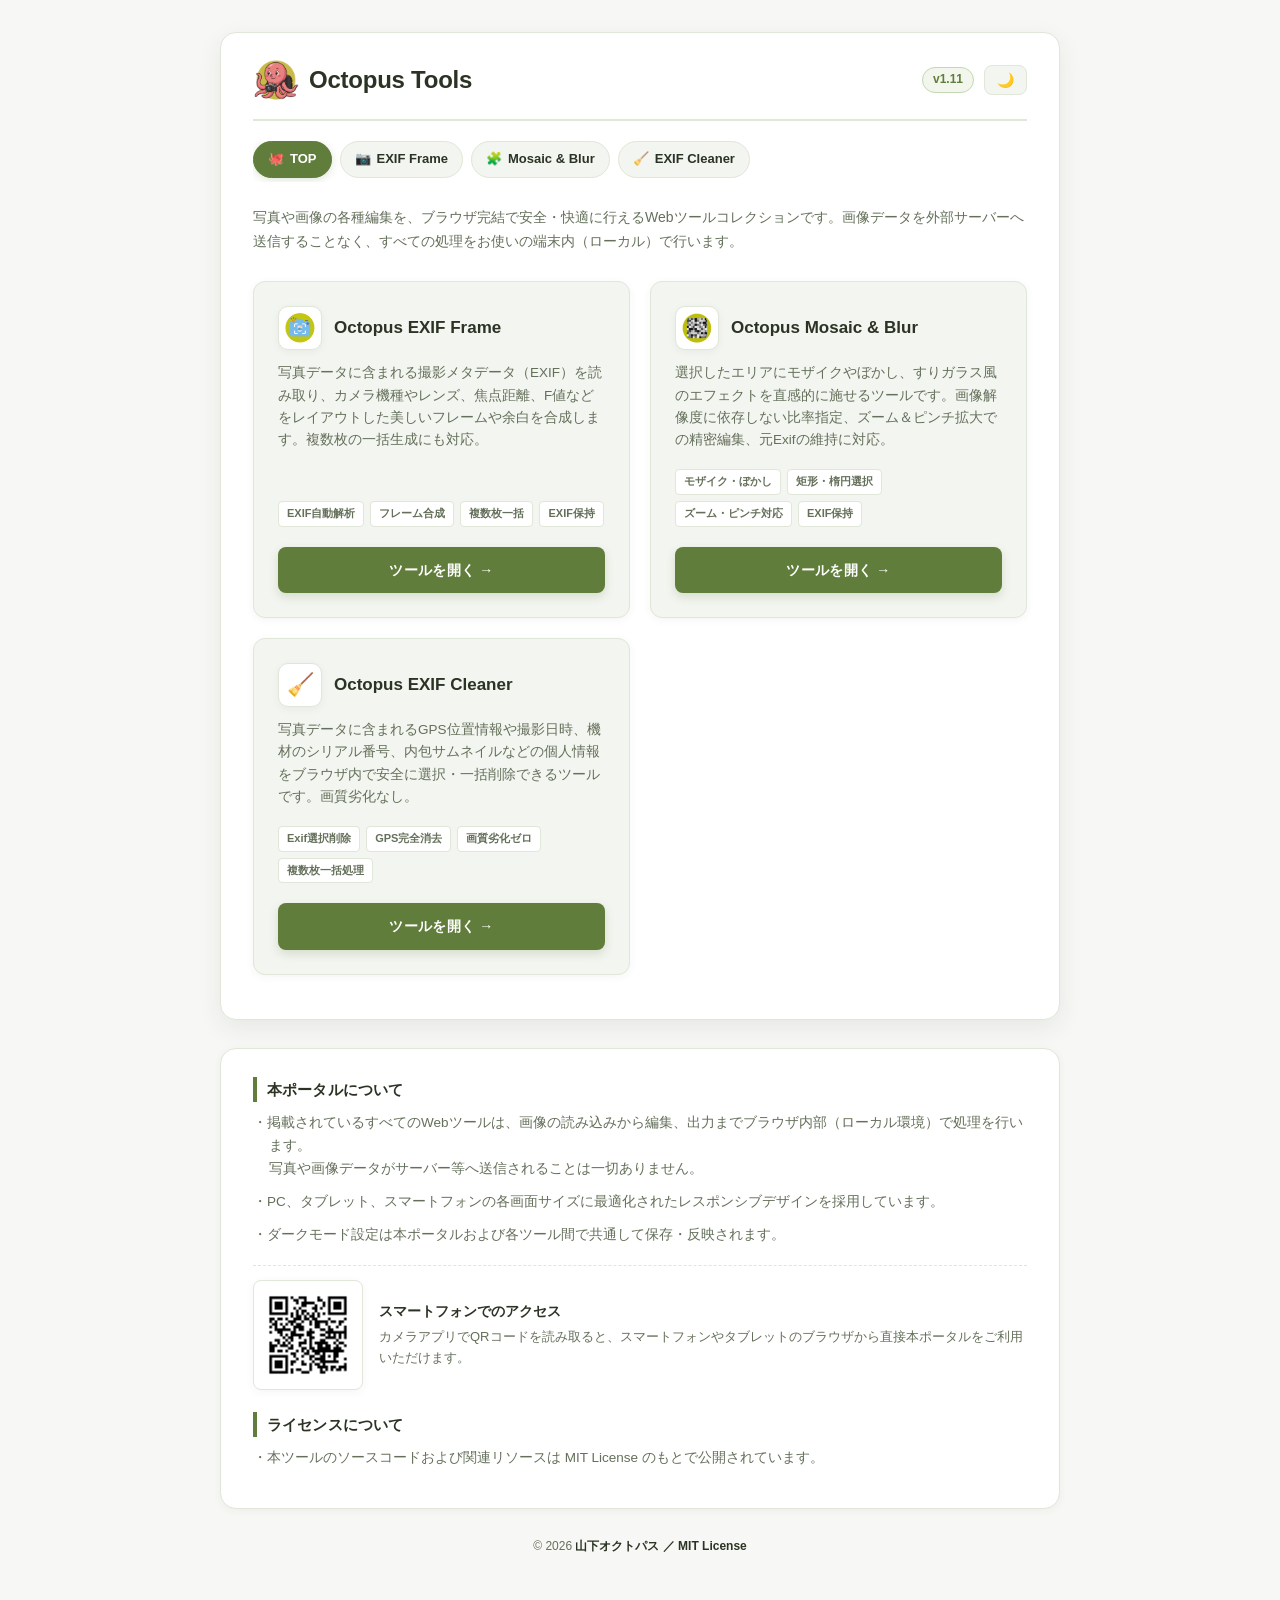
==== index.html @ 980ecd90 "Add files via upload" ====
<!DOCTYPE html>
<html lang="ja">
<head>
    <meta charset="UTF-8">
    <meta name="viewport" content="width=device-width, initial-scale=1.0">
    <title>Octopus Tools｜写真・画像加工 Webツール</title>
    <link rel="icon" href="img/icon_Octopus_丸.ico" type="image/png">
    <meta name="description" content="写真や画像の加工をブラウザローカル環境で安全かつ手軽に行えるWebツールコレクション。" />
    <!-- ファビコン指定 -->
    <link rel="icon" href="img/icon_Octopus_Yamashita_03.ico" type="image/x-icon">
    <!-- 共通管理スクリプト -->
    <script src="common.js"></script>


    <style>
        :root {
            /* メインカラー：アース黄緑 (Sage / Olive Green) */
            --primary: #607d3b;
            --primary-hover: #4f682f;
            --primary-light: #f2f6ec;
            --primary-border: #c4d7b3;
            --primary-glow: rgba(96, 125, 59, 0.2);

            /* アクセントカラー：濃い紫 (Deep Plum / Purple) */
            --accent: #542366;
            --accent-hover: #411a50;
            --accent-light: #f7effa;
            --accent-border: #dbc3e3;

            /* ニュートラル・サーフェス */
            --bg-color: #f7f8f5;
            --card-bg: #ffffff;
            --card-bg-sub: #f3f5f0;
            --text-color: #2b3324;
            --text-muted: #64705a;
            --border-color: #e0e6d8;
            --border-hover: #b8c8a8;
            
            --danger-color: #c94a4a;
            --danger-hover: #ab3737;

            --radius-sm: 8px;
            --radius-md: 12px;
            --radius-lg: 16px;
            --shadow-sm: 0 2px 8px rgba(43, 51, 36, 0.05);
            --shadow-md: 0 8px 24px rgba(43, 51, 36, 0.08);
            --transition: all 0.22s cubic-bezier(0.16, 1, 0.3, 1);
        }

        /* ダークモード設定 */
        [data-theme="dark"] {
            --primary: #86ad58;
            --primary-hover: #9bc36c;
            --primary-light: #252e1f;
            --primary-border: #3d4a32;
            --primary-glow: rgba(134, 173, 88, 0.25);

            --accent: #bd79d9;
            --accent-hover: #cb90e3;
            --accent-light: #321d38;
            --accent-border: #573361;

            --bg-color: #1e221b;
            --card-bg: #282d24;
            --card-bg-sub: #21251e;
            --text-color: #ecf0e6;
            --text-muted: #a3b098;
            --border-color: #373f32;
            --border-hover: #4d5746;

            --shadow-sm: 0 2px 8px rgba(0, 0, 0, 0.25);
            --shadow-md: 0 8px 24px rgba(0, 0, 0, 0.4);
        }

        * { 
            box-sizing: border-box; 
            margin: 0; 
            padding: 0; 
            font-family: -apple-system, BlinkMacSystemFont, "Segoe UI", Roboto, "Noto Sans JP", sans-serif; 
        }

        body { 
            background-color: var(--bg-color); 
            color: var(--text-color); 
            padding: 32px 16px; 
            min-height: 100vh; 
            transition: background-color 0.3s, color 0.3s; 
            line-height: 1.6; 
        }
        
        .container { 
            max-width: 840px; 
            margin: 0 auto; 
            background: var(--card-bg); 
            padding: 24px 32px 32px; 
            border-radius: var(--radius-lg); 
            border: 1px solid var(--border-color); 
            box-shadow: var(--shadow-md); 
        }

        .header { 
            display: flex; 
            align-items: center; 
            gap: 12px; 
            margin-bottom: 20px; 
            border-bottom: 2px solid var(--border-color); 
            padding-bottom: 16px; 
        }
        .header h1 { 
            margin: 0; 
            font-size: 24px; 
            font-weight: 700; 
            color: var(--text-color); 
            letter-spacing: -0.01em; 
            display: flex;
            align-items: center;
            gap: 10px;
        }
        .header-icon {
            width: 46px;
            height: 46px;
            object-fit: contain;
            border-radius: 6px;
            display: block;
        }
        .header-controls {
            display: flex;
            align-items: center;
            gap: 10px;
            margin-left: auto;
        }
        .version { 
            font-size: 12px; 
            font-weight: 600; 
            color: var(--primary); 
            background: var(--primary-light); 
            border: 1px solid var(--primary-border); 
            padding: 2px 10px; 
            border-radius: 20px; 
        }
        
        .theme-toggle { 
            cursor: pointer; 
            background: var(--card-bg-sub); 
            color: var(--text-color); 
            border: 1px solid var(--border-color); 
            padding: 6px 12px; 
            border-radius: var(--radius-sm); 
            font-size: 14px; 
            transition: var(--transition); 
        }
        .theme-toggle:hover { 
            border-color: var(--primary); 
            background: var(--primary-light); 
        }

        /* 共通グローバルナビゲーション */
        .global-nav {
            display: flex;
            gap: 8px;
            margin-bottom: 24px;
            overflow-x: auto;
            white-space: nowrap;
            padding-bottom: 4px;
            -webkit-overflow-scrolling: touch;
            -ms-overflow-style: none;
            scrollbar-width: none;
        }
        .global-nav::-webkit-scrollbar {
            display: none;
        }
        .nav-item {
            display: inline-flex;
            align-items: center;
            gap: 6px;
            padding: 7px 14px;
            font-size: 13px;
            font-weight: 600;
            color: var(--text-color);
            background: var(--card-bg-sub);
            border: 1px solid var(--border-color);
            border-radius: 20px;
            text-decoration: none;
            transition: var(--transition);
            flex-shrink: 0;
            user-select: none;
        }
        .nav-item:hover {
            border-color: var(--primary);
            background: var(--primary-light);
            color: var(--primary);
        }
        .nav-item.active {
            background: var(--primary);
            color: #ffffff;
            border-color: var(--primary);
            box-shadow: 0 2px 8px var(--primary-glow);
            pointer-events: none;
        }

        /* リード文 */
        .portal-intro {
            margin-bottom: 28px;
            font-size: 14px;
            color: var(--text-muted);
            line-height: 1.7;
        }

        /* ツール一覧グリッド */
        .tools-grid {
            display: grid;
            grid-template-columns: repeat(auto-fit, minmax(340px, 1fr));
            gap: 20px;
            margin-bottom: 12px;
        }

        @media (max-width: 480px) {
            .tools-grid {
                grid-template-columns: 1fr;
            }
        }

        /* ツールカード */
        .tool-card {
            background: var(--card-bg-sub);
            border: 1px solid var(--border-color);
            border-radius: var(--radius-md);
            padding: 24px;
            display: flex;
            flex-direction: column;
            justify-content: space-between;
            transition: var(--transition);
            box-shadow: var(--shadow-sm);
        }
        .tool-card:hover {
            transform: translateY(-3px);
            border-color: var(--primary-border);
            box-shadow: var(--shadow-md);
        }

        .tool-card-header {
            display: flex;
            align-items: center;
            gap: 12px;
            margin-bottom: 12px;
        }
        .tool-card-icon {
            width: 44px;
            height: 44px;
            border-radius: 10px;
            background: var(--card-bg);
            border: 1px solid var(--border-color);
            display: flex;
            align-items: center;
            justify-content: center;
            font-size: 22px;
            box-shadow: var(--shadow-sm);
            flex-shrink: 0;
        }
        .tool-card-icon img {
            width: 32px;
            height: 32px;
            border-radius: 6px;
            object-fit: contain;
        }
        .tool-card-title {
            font-size: 17px;
            font-weight: 700;
            color: var(--text-color);
            line-height: 1.3;
        }
        .tool-card-desc {
            font-size: 13.5px;
            color: var(--text-muted);
            margin-bottom: 18px;
            line-height: 1.65;
            flex-grow: 1;
        }

        /* 機能バッジ群 */
        .tool-tags {
            display: flex;
            flex-wrap: wrap;
            gap: 6px;
            margin-bottom: 20px;
        }
        .tool-tag {
            font-size: 11px;
            font-weight: 600;
            background: var(--card-bg);
            color: var(--text-muted);
            border: 1px solid var(--border-color);
            padding: 3px 8px;
            border-radius: 4px;
        }

        /* ツール遷移ボタン */
        .tool-btn {
            background: var(--primary);
            color: #ffffff;
            border: none;
            padding: 12px 18px;
            font-size: 14px;
            font-weight: 700;
            border-radius: var(--radius-sm);
            cursor: pointer;
            text-align: center;
            text-decoration: none;
            display: block;
            transition: var(--transition);
            box-shadow: 0 4px 10px var(--primary-glow);
            letter-spacing: 0.02em;
        }
        .tool-btn:hover {
            background: var(--primary-hover);
            transform: translateY(-2px);
            box-shadow: 0 6px 14px var(--primary-glow);
            color: #ffffff;
        }

        /* 説明セクション */
        .explanation { 
            max-width: 840px; 
            margin: 28px auto 0; 
            background: var(--card-bg); 
            padding: 28px 32px; 
            border-radius: var(--radius-lg); 
            border: 1px solid var(--border-color); 
            box-shadow: var(--shadow-sm); 
            line-height: 1.7; 
        }
        .usage-section h3 { 
            font-size: 15px; 
            font-weight: 700; 
            color: var(--text-color); 
            border-left: 4px solid var(--primary); 
            padding-left: 10px; 
            margin: 22px 0 10px 0; 
            letter-spacing: 0.01em; 
        }
        .usage-section h3:first-child { 
            margin-top: 0; 
        }
        .usage-section p { 
            font-size: 13.5px; 
            color: var(--text-muted); 
            margin: 0 0 10px 0; 
            padding-left: 1.2em; 
            text-indent: -1.2em; 
        } 
        .usage-section ul { 
            font-size: 13px; 
            color: var(--text-muted); 
            margin-top: 6px; 
            padding-left: 2.2em; 
            line-height: 1.85; 
        }
        .usage-section a { 
            color: var(--primary); 
            text-decoration: none; 
            font-weight: 600; 
            transition: var(--transition); 
        }
        .usage-section a:hover { 
            color: var(--accent); 
            text-decoration: underline; 
        }

        /* QRコード表示エリア */
        .qr-area {
            margin-top: 18px;
            padding-top: 14px;
            border-top: 1px dashed var(--border-color);
            display: flex;
            align-items: center;
            gap: 16px;
        }
        .qr-image {
            width: 110px;
            height: 110px;
            background: #ffffff;
            padding: 6px;
            border-radius: var(--radius-sm);
            border: 1px solid var(--border-color);
            box-shadow: var(--shadow-sm);
            flex-shrink: 0;
        }
        .qr-text {
            font-size: 13px;
            color: var(--text-muted);
            line-height: 1.6;
        }
        .qr-text strong {
            display: block;
            color: var(--text-color);
            margin-bottom: 4px;
            font-size: 13.5px;
        }

        @media (max-width: 540px) {
            .qr-area {
                flex-direction: column;
                align-items: flex-start;
                gap: 10px;
            }
        }

        .footer { 
            text-align: center; 
            padding: 28px 10px 36px; 
            color: var(--text-muted); 
            font-size: 12px; 
        }
        .copyright-name { 
            font-weight: 700; 
            color: var(--text-color); 
        }
    </style>
</head>
<body>

<div class="container">
    <div class="header">
        <h1>
            <img src="img/icon_Octopus_丸.png" alt="Octopusアイコン" class="header-icon">
            Octopus Tools
        </h1>
        <div class="header-controls">
            <span class="version" id="version-display"></span>
            <button class="theme-toggle" id="theme-btn" aria-label="テーマ切替">🌙</button>
        </div>
    </div>

    <!-- 共通ナビゲーション（common.jsから自動描画） -->
    <nav id="global-nav"></nav>

    <div class="portal-intro">
        写真や画像の各種編集を、ブラウザ完結で安全・快適に行えるWebツールコレクションです。画像データを外部サーバーへ送信することなく、すべての処理をお使いの端末内（ローカル）で行います。
    </div>

    <div class="tools-grid">
        <!-- ツール1: Octopus EXIF Frame -->
        <div class="tool-card">
            <div>
                <div class="tool-card-header">
                    <div class="tool-card-icon">
                        <img src="img/Exif_Frame_Tool_icon.png" alt="EXIF Frame アイコン" onerror="this.parentElement.innerHTML='📷';">
                    </div>
                    <div class="tool-card-title">Octopus EXIF Frame</div>
                </div>
                <div class="tool-card-desc">
                    写真データに含まれる撮影メタデータ（EXIF）を読み取り、カメラ機種やレンズ、焦点距離、F値などをレイアウトした美しいフレームや余白を合成します。複数枚の一括生成にも対応。
                </div>
            </div>
            <div>
                <div class="tool-tags">
                    <span class="tool-tag">EXIF自動解析</span>
                    <span class="tool-tag">フレーム合成</span>
                    <span class="tool-tag">複数枚一括</span>
                    <span class="tool-tag">EXIF保持</span>
                </div>
                <a href="ExifFrame.html" class="tool-btn">ツールを開く →</a>
            </div>
        </div>

        <!-- ツール2: Octopus Mosaic & Blur -->
        <div class="tool-card">
            <div>
                <div class="tool-card-header">
                                        <div class="tool-card-icon">
                        <img src="img/Mosaic_Blur_Tool_icon.png" alt="Mosaic & Blur アイコン" onerror="this.parentElement.innerHTML='🧩';">
                    </div>
                    <div class="tool-card-title">Octopus Mosaic & Blur</div>
                </div>
                <div class="tool-card-desc">
                    選択したエリアにモザイクやぼかし、すりガラス風のエフェクトを直感的に施せるツールです。画像解像度に依存しない比率指定、ズーム＆ピンチ拡大での精密編集、元Exifの維持に対応。
                </div>
            </div>
            <div>
                <div class="tool-tags">
                    <span class="tool-tag">モザイク・ぼかし</span>
                    <span class="tool-tag">矩形・楕円選択</span>
                    <span class="tool-tag">ズーム・ピンチ対応</span>
                    <span class="tool-tag">EXIF保持</span>
                </div>
                <a href="MosaicBlur.html" class="tool-btn">ツールを開く →</a>
            </div>
        </div>

        <!-- ツール3: Octopus EXIF Cleaner -->
        <div class="tool-card">
            <div>
                <div class="tool-card-header">
                    <div class="tool-card-icon">
                        <img src="img/icon_cleaner.png" alt="EXIF Cleaner アイコン" onerror="this.parentElement.innerHTML='🧹';">
                    </div>
                    <div class="tool-card-title">Octopus EXIF Cleaner</div>
                </div>
                <div class="tool-card-desc">
                    写真データに含まれるGPS位置情報や撮影日時、機材のシリアル番号、内包サムネイルなどの個人情報をブラウザ内で安全に選択・一括削除できるツールです。画質劣化なし。
                </div>
            </div>
            <div>
                <div class="tool-tags">
                    <span class="tool-tag">Exif選択削除</span>
                    <span class="tool-tag">GPS完全消去</span>
                    <span class="tool-tag">画質劣化ゼロ</span>
                    <span class="tool-tag">複数枚一括処理</span>
                </div>
                <a href="ExifCleaner.html" class="tool-btn">ツールを開く →</a>
            </div>
        </div>


    </div>
</div>

<div class="explanation">
    <div class="usage-section">
        <h3> 本ポータルについて</h3>
        <p>・掲載されているすべてのWebツールは、画像の読み込みから編集、出力までブラウザ内部（ローカル環境）で処理を行います。<br>写真や画像データがサーバー等へ送信されることは一切ありません。</p>
        <p>・PC、タブレット、スマートフォンの各画面サイズに最適化されたレスポンシブデザインを採用しています。</p>
        <p>・ダークモード設定は本ポータルおよび各ツール間で共通して保存・反映されます。</p>

        <!-- QRコード表示エリア -->
        <div class="qr-area">
            <img src="img/Octopus_Tools_QRcode.png" alt="Octopus Tools QRコード" class="qr-image">
            <div class="qr-text">
                <strong>スマートフォンでのアクセス</strong>
                カメラアプリでQRコードを読み取ると、スマートフォンやタブレットのブラウザから直接本ポータルをご利用いただけます。
            </div>
        </div>

        <h3> ライセンスについて</h3>
        <p>・本ツールのソースコードおよび関連リソースは MIT License のもとで公開されています。</p>
    </div>
</div>

<footer class="footer usage-section">
    © 2026 <span class="copyright-name"><a href="https://note.com/octopus_yama" target="_blank" rel="noopener" style="color: inherit; text-decoration: none;">山下オクトパス</a>
     ／ <a href="https://github.com/Octopus-yama/octopus_exifframe/blob/main/LICENSE" target="_blank" rel="noopener" style="color: inherit; text-decoration: none;">MIT License</a></span>
</footer>

<script>
// --- テーマ切り替え ---
const themeBtn = document.getElementById('theme-btn');
let isDark = localStorage.getItem('theme') === 'dark';

const applyTheme = () => {
    document.documentElement.setAttribute('data-theme', isDark ? 'dark' : 'light');
    themeBtn.textContent = isDark ? '☀️' : '🌙';
};

applyTheme();

themeBtn.addEventListener('click', () => {
    isDark = !isDark;
    localStorage.setItem('theme', isDark ? 'dark' : 'light');
    applyTheme();
});
</script>

</body>
</html>
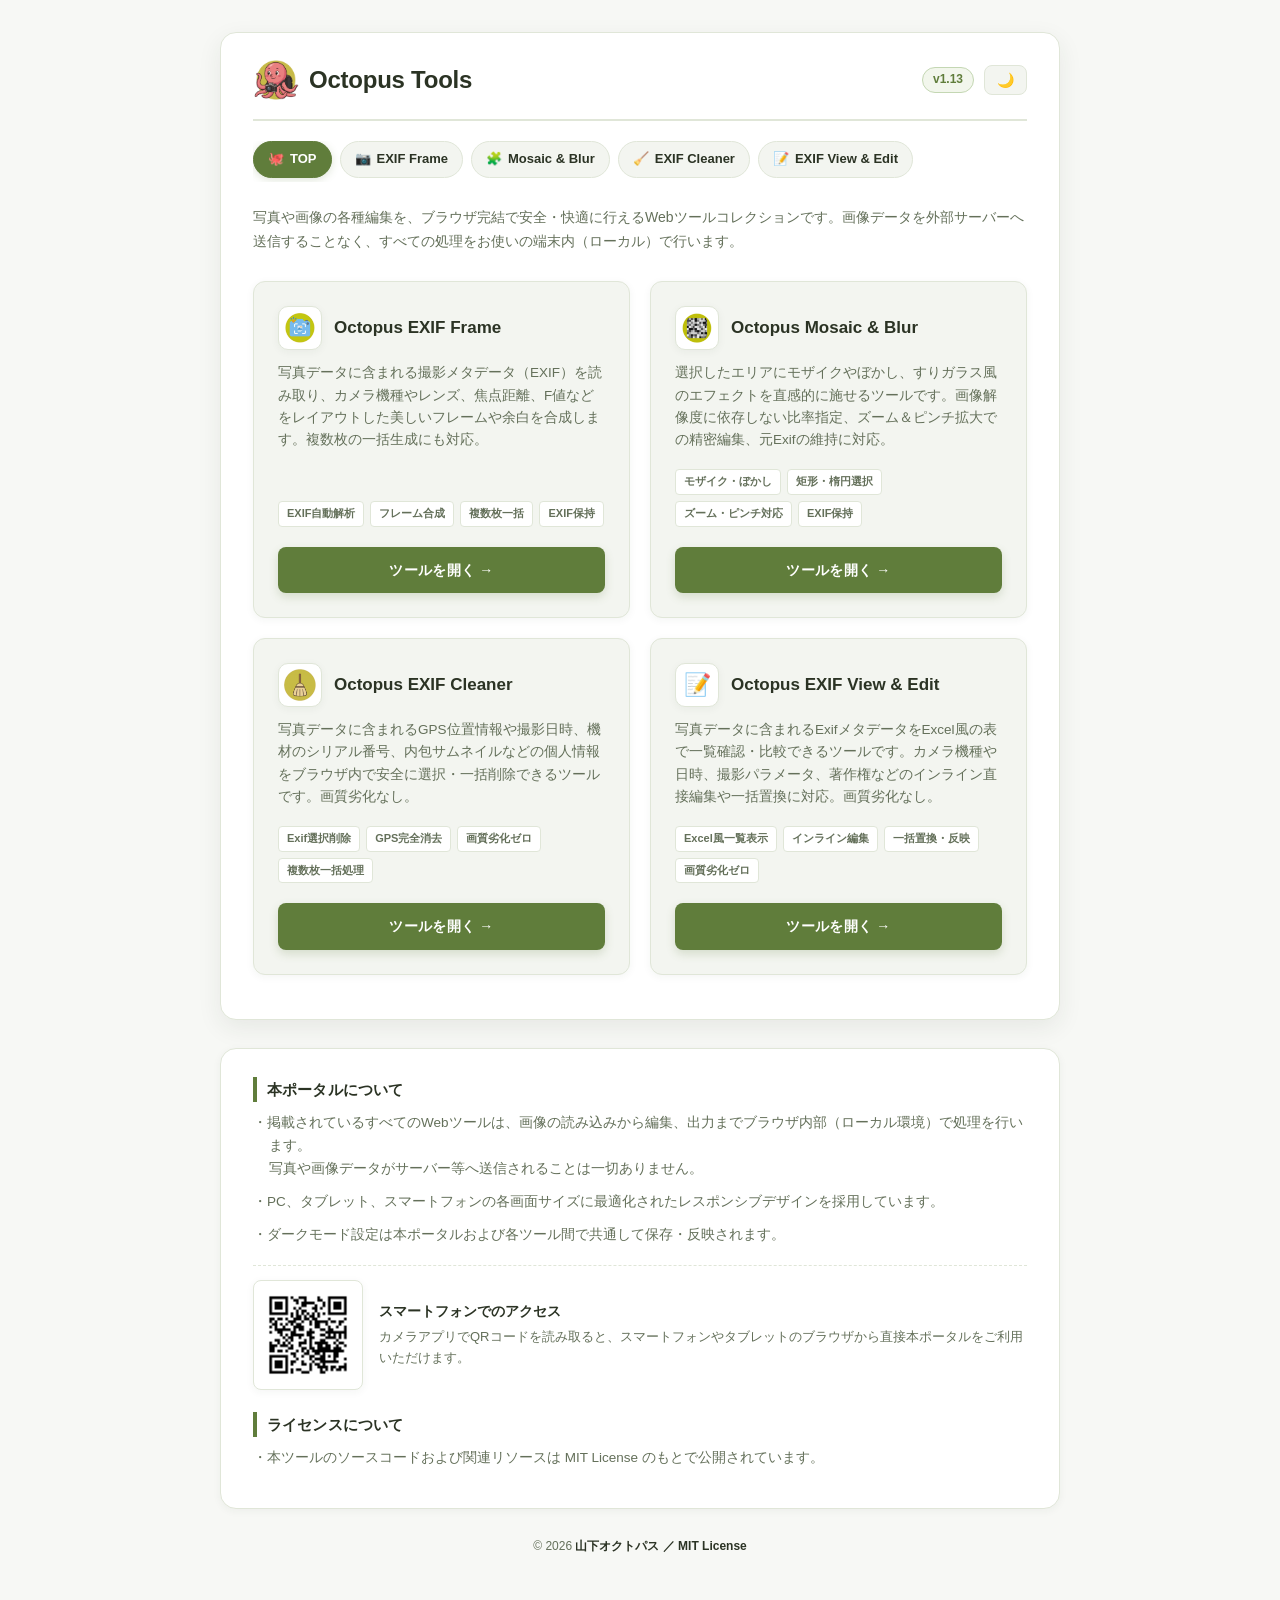
==== commit c5cbd753: "Add files via upload" ====
--- a/index.html
+++ b/index.html
@@ -511,6 +511,30 @@
             </div>
         </div>
 
+        <!-- ツール4: Octopus EXIF View & Edit -->
+        <div class="tool-card">
+            <div>
+                <div class="tool-card-header">
+                    <div class="tool-card-icon">
+                        <img src="img/icon_view_edit.png" alt="EXIF View & Edit アイコン" onerror="this.parentElement.innerHTML='📝';">
+                    </div>
+                    <div class="tool-card-title">Octopus EXIF View & Edit</div>
+                </div>
+                <div class="tool-card-desc">
+                    写真データに含まれるExifメタデータをExcel風の表で一覧確認・比較できるツールです。カメラ機種や日時、撮影パラメータ、著作権などのインライン直接編集や一括置換に対応。画質劣化なし。
+                </div>
+            </div>
+            <div>
+                <div class="tool-tags">
+                    <span class="tool-tag">Excel風一覧表示</span>
+                    <span class="tool-tag">インライン編集</span>
+                    <span class="tool-tag">一括置換・反映</span>
+                    <span class="tool-tag">画質劣化ゼロ</span>
+                </div>
+                <a href="ExifViewEdit.html" class="tool-btn">ツールを開く →</a>
+            </div>
+        </div>
+
 
     </div>
 </div>
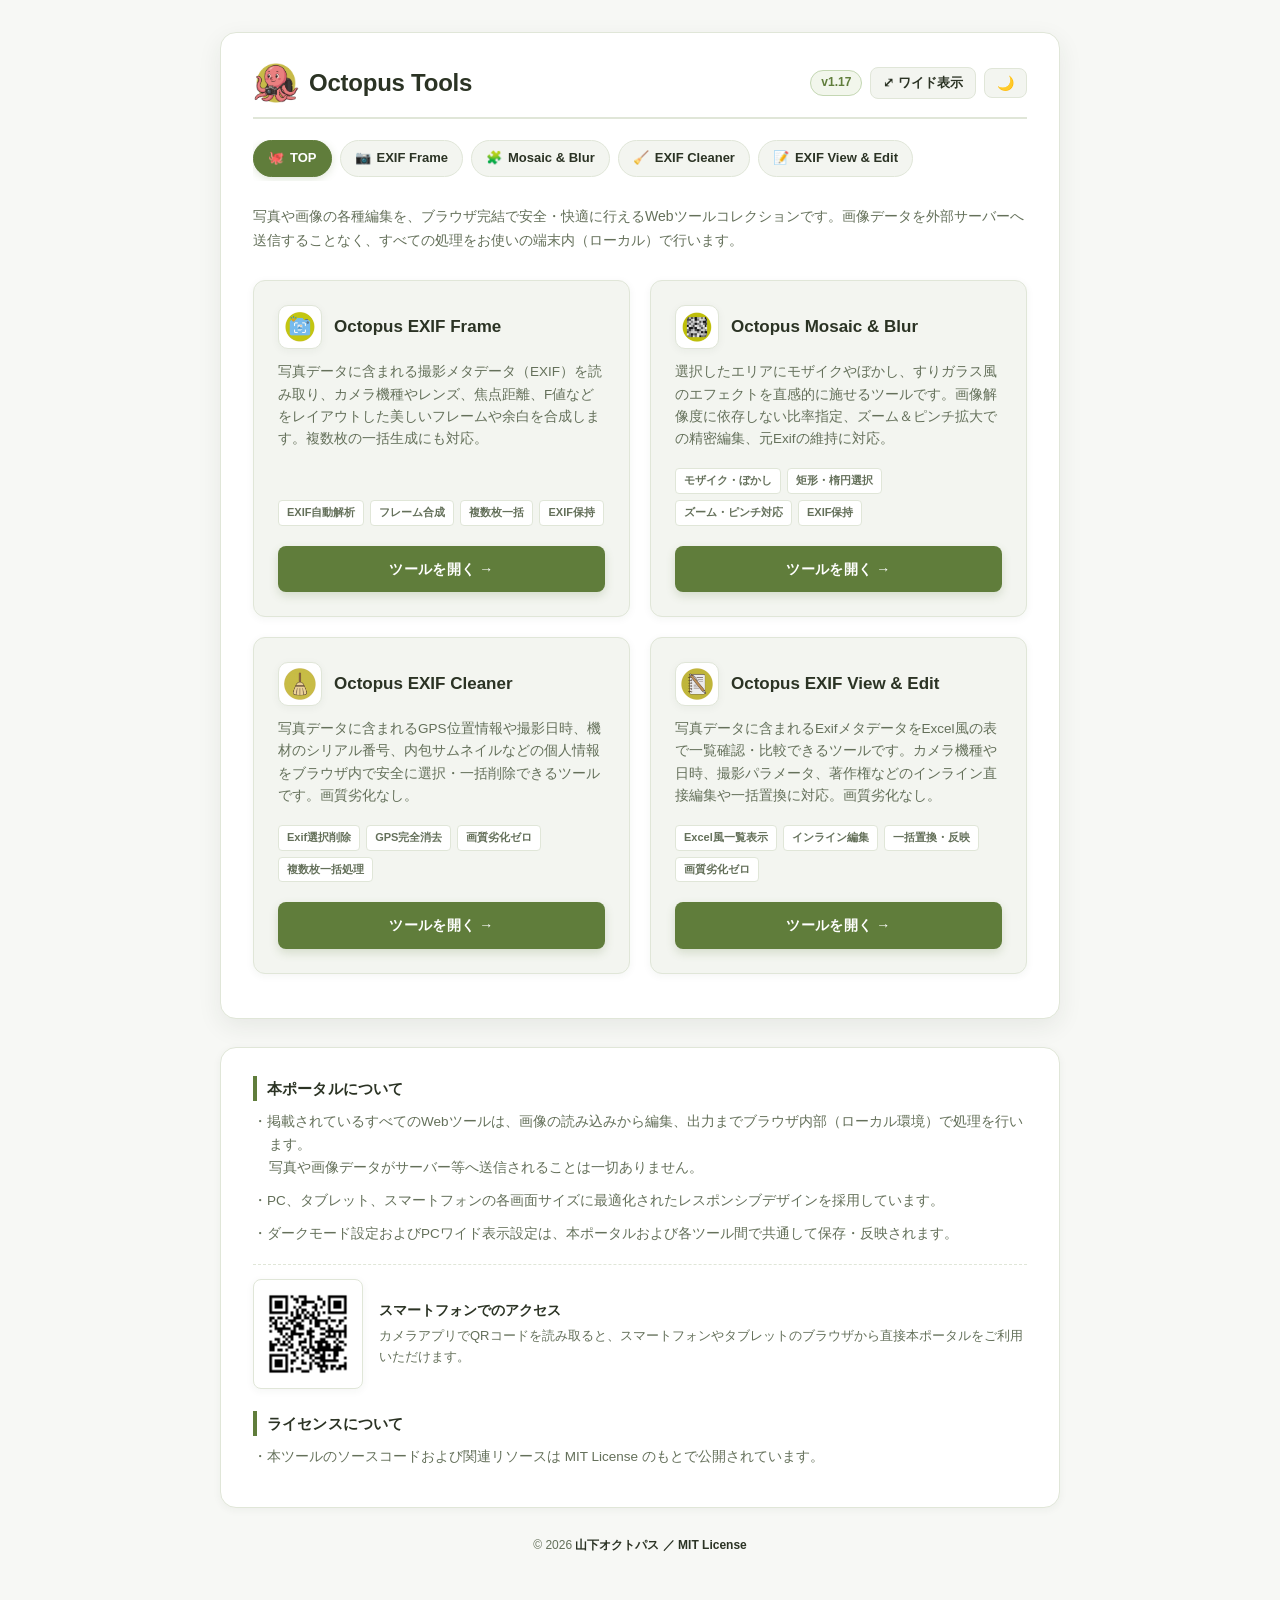
==== commit 5e7c0928: "Add files via upload" ====
--- a/index.html
+++ b/index.html
@@ -8,194 +8,37 @@
     <meta name="description" content="写真や画像の加工をブラウザローカル環境で安全かつ手軽に行えるWebツールコレクション。" />
     <!-- ファビコン指定 -->
     <link rel="icon" href="img/icon_Octopus_Yamashita_03.ico" type="image/x-icon">
+    <!-- 共通スタイルシート -->
+    <link rel="stylesheet" href="common.css">
     <!-- 共通管理スクリプト -->
     <script src="common.js"></script>
 
-
     <style>
-        :root {
-            /* メインカラー：アース黄緑 (Sage / Olive Green) */
-            --primary: #607d3b;
-            --primary-hover: #4f682f;
-            --primary-light: #f2f6ec;
-            --primary-border: #c4d7b3;
-            --primary-glow: rgba(96, 125, 59, 0.2);
-
-            /* アクセントカラー：濃い紫 (Deep Plum / Purple) */
-            --accent: #542366;
-            --accent-hover: #411a50;
-            --accent-light: #f7effa;
-            --accent-border: #dbc3e3;
-
-            /* ニュートラル・サーフェス */
-            --bg-color: #f7f8f5;
-            --card-bg: #ffffff;
-            --card-bg-sub: #f3f5f0;
-            --text-color: #2b3324;
-            --text-muted: #64705a;
-            --border-color: #e0e6d8;
-            --border-hover: #b8c8a8;
-            
-            --danger-color: #c94a4a;
-            --danger-hover: #ab3737;
-
-            --radius-sm: 8px;
-            --radius-md: 12px;
-            --radius-lg: 16px;
-            --shadow-sm: 0 2px 8px rgba(43, 51, 36, 0.05);
-            --shadow-md: 0 8px 24px rgba(43, 51, 36, 0.08);
-            --transition: all 0.22s cubic-bezier(0.16, 1, 0.3, 1);
-        }
-
-        /* ダークモード設定 */
-        [data-theme="dark"] {
-            --primary: #86ad58;
-            --primary-hover: #9bc36c;
-            --primary-light: #252e1f;
-            --primary-border: #3d4a32;
-            --primary-glow: rgba(134, 173, 88, 0.25);
-
-            --accent: #bd79d9;
-            --accent-hover: #cb90e3;
-            --accent-light: #321d38;
-            --accent-border: #573361;
-
-            --bg-color: #1e221b;
-            --card-bg: #282d24;
-            --card-bg-sub: #21251e;
-            --text-color: #ecf0e6;
-            --text-muted: #a3b098;
-            --border-color: #373f32;
-            --border-hover: #4d5746;
-
-            --shadow-sm: 0 2px 8px rgba(0, 0, 0, 0.25);
-            --shadow-md: 0 8px 24px rgba(0, 0, 0, 0.4);
-        }
-
-        * { 
-            box-sizing: border-box; 
-            margin: 0; 
-            padding: 0; 
-            font-family: -apple-system, BlinkMacSystemFont, "Segoe UI", Roboto, "Noto Sans JP", sans-serif; 
-        }
-
-        body { 
-            background-color: var(--bg-color); 
-            color: var(--text-color); 
-            padding: 32px 16px; 
-            min-height: 100vh; 
-            transition: background-color 0.3s, color 0.3s; 
-            line-height: 1.6; 
-        }
-        
-        .container { 
-            max-width: 840px; 
-            margin: 0 auto; 
-            background: var(--card-bg); 
-            padding: 24px 32px 32px; 
-            border-radius: var(--radius-lg); 
-            border: 1px solid var(--border-color); 
-            box-shadow: var(--shadow-md); 
-        }
-
-        .header { 
-            display: flex; 
-            align-items: center; 
-            gap: 12px; 
-            margin-bottom: 20px; 
-            border-bottom: 2px solid var(--border-color); 
-            padding-bottom: 16px; 
-        }
-        .header h1 { 
-            margin: 0; 
-            font-size: 24px; 
-            font-weight: 700; 
-            color: var(--text-color); 
-            letter-spacing: -0.01em; 
-            display: flex;
-            align-items: center;
-            gap: 10px;
-        }
+        /* ---------------------------------
+           ポータル（TOP）固有スタイル
+        ------------------------------------ */
+
+        /* TOP固有のコンテナ余白調整 */
+        .container {
+            padding-top: 27px;
+        }
+
+        /* TOP固有のヘッダー余白調整 */
+        .header {
+            margin-bottom: 21px;
+            padding-bottom: 11px;
+        }
+
+        /* TOPヘッダーアイコン（共通32pxより大きく表示し、角丸・影を解除） */
         .header-icon {
             width: 46px;
             height: 46px;
-            object-fit: contain;
-            border-radius: 6px;
-            display: block;
-        }
-        .header-controls {
-            display: flex;
-            align-items: center;
-            gap: 10px;
-            margin-left: auto;
-        }
-        .version { 
-            font-size: 12px; 
-            font-weight: 600; 
-            color: var(--primary); 
-            background: var(--primary-light); 
-            border: 1px solid var(--primary-border); 
-            padding: 2px 10px; 
-            border-radius: 20px; 
-        }
-        
-        .theme-toggle { 
-            cursor: pointer; 
-            background: var(--card-bg-sub); 
-            color: var(--text-color); 
-            border: 1px solid var(--border-color); 
-            padding: 6px 12px; 
-            border-radius: var(--radius-sm); 
-            font-size: 14px; 
-            transition: var(--transition); 
-        }
-        .theme-toggle:hover { 
-            border-color: var(--primary); 
-            background: var(--primary-light); 
-        }
-
-        /* 共通グローバルナビゲーション */
-        .global-nav {
-            display: flex;
-            gap: 8px;
-            margin-bottom: 24px;
-            overflow-x: auto;
-            white-space: nowrap;
-            padding-bottom: 4px;
-            -webkit-overflow-scrolling: touch;
-            -ms-overflow-style: none;
-            scrollbar-width: none;
-        }
-        .global-nav::-webkit-scrollbar {
-            display: none;
-        }
-        .nav-item {
-            display: inline-flex;
-            align-items: center;
-            gap: 6px;
-            padding: 7px 14px;
-            font-size: 13px;
-            font-weight: 600;
-            color: var(--text-color);
-            background: var(--card-bg-sub);
-            border: 1px solid var(--border-color);
-            border-radius: 20px;
-            text-decoration: none;
-            transition: var(--transition);
-            flex-shrink: 0;
-            user-select: none;
-        }
-        .nav-item:hover {
-            border-color: var(--primary);
-            background: var(--primary-light);
-            color: var(--primary);
-        }
-        .nav-item.active {
-            background: var(--primary);
-            color: #ffffff;
-            border-color: var(--primary);
-            box-shadow: 0 2px 8px var(--primary-glow);
-            pointer-events: none;
+            border-radius: 0;
+            box-shadow: none;
+        }
+
+        .header h1 {
+            font-size: 24px;
         }
 
         /* リード文 */
@@ -318,54 +161,6 @@
             color: #ffffff;
         }
 
-        /* 説明セクション */
-        .explanation { 
-            max-width: 840px; 
-            margin: 28px auto 0; 
-            background: var(--card-bg); 
-            padding: 28px 32px; 
-            border-radius: var(--radius-lg); 
-            border: 1px solid var(--border-color); 
-            box-shadow: var(--shadow-sm); 
-            line-height: 1.7; 
-        }
-        .usage-section h3 { 
-            font-size: 15px; 
-            font-weight: 700; 
-            color: var(--text-color); 
-            border-left: 4px solid var(--primary); 
-            padding-left: 10px; 
-            margin: 22px 0 10px 0; 
-            letter-spacing: 0.01em; 
-        }
-        .usage-section h3:first-child { 
-            margin-top: 0; 
-        }
-        .usage-section p { 
-            font-size: 13.5px; 
-            color: var(--text-muted); 
-            margin: 0 0 10px 0; 
-            padding-left: 1.2em; 
-            text-indent: -1.2em; 
-        } 
-        .usage-section ul { 
-            font-size: 13px; 
-            color: var(--text-muted); 
-            margin-top: 6px; 
-            padding-left: 2.2em; 
-            line-height: 1.85; 
-        }
-        .usage-section a { 
-            color: var(--primary); 
-            text-decoration: none; 
-            font-weight: 600; 
-            transition: var(--transition); 
-        }
-        .usage-section a:hover { 
-            color: var(--accent); 
-            text-decoration: underline; 
-        }
-
         /* QRコード表示エリア */
         .qr-area {
             margin-top: 18px;
@@ -404,22 +199,11 @@
                 gap: 10px;
             }
         }
-
-        .footer { 
-            text-align: center; 
-            padding: 28px 10px 36px; 
-            color: var(--text-muted); 
-            font-size: 12px; 
-        }
-        .copyright-name { 
-            font-weight: 700; 
-            color: var(--text-color); 
-        }
     </style>
 </head>
 <body>
 
-<div class="container">
+<div class="container" id="main-container">
     <div class="header">
         <h1>
             <img src="img/icon_Octopus_丸.png" alt="Octopusアイコン" class="header-icon">
@@ -427,6 +211,7 @@
         </h1>
         <div class="header-controls">
             <span class="version" id="version-display"></span>
+            <button class="wide-toggle-btn" id="wide-toggle-btn" title="画面の幅を最大2000pxに拡大します">⤢ ワイド表示</button>
             <button class="theme-toggle" id="theme-btn" aria-label="テーマ切替">🌙</button>
         </div>
     </div>
@@ -467,7 +252,7 @@
         <div class="tool-card">
             <div>
                 <div class="tool-card-header">
-                                        <div class="tool-card-icon">
+                    <div class="tool-card-icon">
                         <img src="img/Mosaic_Blur_Tool_icon.png" alt="Mosaic & Blur アイコン" onerror="this.parentElement.innerHTML='🧩';">
                     </div>
                     <div class="tool-card-title">Octopus Mosaic & Blur</div>
@@ -535,7 +320,6 @@
             </div>
         </div>
 
-
     </div>
 </div>
 
@@ -544,7 +328,7 @@
         <h3> 本ポータルについて</h3>
         <p>・掲載されているすべてのWebツールは、画像の読み込みから編集、出力までブラウザ内部（ローカル環境）で処理を行います。<br>写真や画像データがサーバー等へ送信されることは一切ありません。</p>
         <p>・PC、タブレット、スマートフォンの各画面サイズに最適化されたレスポンシブデザインを採用しています。</p>
-        <p>・ダークモード設定は本ポータルおよび各ツール間で共通して保存・反映されます。</p>
+        <p>・ダークモード設定およびPCワイド表示設定は、本ポータルおよび各ツール間で共通して保存・反映されます。</p>
 
         <!-- QRコード表示エリア -->
         <div class="qr-area">
@@ -582,6 +366,28 @@
     localStorage.setItem('theme', isDark ? 'dark' : 'light');
     applyTheme();
 });
+
+// --- PC向けワイド表示（最大2000px）切り替え（全ツール共通キー：octopus_wide_mode） ---
+const mainContainer = document.getElementById('main-container');
+const wideToggleBtn = document.getElementById('wide-toggle-btn');
+let isWideMode = localStorage.getItem('octopus_wide_mode') === 'true';
+
+const applyWideMode = () => {
+    if (isWideMode) {
+        mainContainer.classList.add('wide-mode');
+        wideToggleBtn.textContent = '⤡ 標準幅に戻す';
+    } else {
+        mainContainer.classList.remove('wide-mode');
+        wideToggleBtn.textContent = '⤢ ワイド表示';
+    }
+};
+applyWideMode();
+
+wideToggleBtn.addEventListener('click', () => {
+    isWideMode = !isWideMode;
+    localStorage.setItem('octopus_wide_mode', isWideMode ? 'true' : 'false');
+    applyWideMode();
+});
 </script>
 
 </body>
--- a/common.css
+++ b/common.css
@@ -0,0 +1,431 @@
+@charset "UTF-8";
+/**
+ * Octopus Tools - 共通スタイルシート
+ * ・カラーテーマ変数（ライト / ダーク）
+ * ・基本リセット＆タイポグラフィ
+ * ・共通コンテナ＆ヘッダー＆ワイド表示
+ * ・グローバルナビゲーション
+ * ・アップロード枠＆アコーディオン＆共通フォーム
+ * ・説明セクション＆フッター
+ */
+
+:root {
+    /* メインカラー：アース黄緑 (Sage / Olive Green) */
+    --primary: #607d3b;
+    --primary-hover: #4f682f;
+    --primary-light: #f2f6ec;
+    --primary-border: #c4d7b3;
+    --primary-glow: rgba(96, 125, 59, 0.2);
+
+    /* アクセントカラー：濃い紫 (Deep Plum / Purple) */
+    --accent: #542366;
+    --accent-hover: #411a50;
+    --accent-light: #f7effa;
+    --accent-border: #dbc3e3;
+
+    /* ニュートラル・サーフェス */
+    --bg-color: #f7f8f5;
+    --card-bg: #ffffff;
+    --card-bg-sub: #f3f5f0;
+    --text-color: #2b3324;
+    --text-muted: #64705a;
+    --border-color: #e0e6d8;
+    --border-hover: #b8c8a8;
+    
+    --danger-color: #c94a4a;
+    --danger-hover: #ab3737;
+
+    --radius-sm: 8px;
+    --radius-md: 12px;
+    --radius-lg: 16px;
+    --shadow-sm: 0 2px 8px rgba(43, 51, 36, 0.05);
+    --shadow-md: 0 8px 24px rgba(43, 51, 36, 0.08);
+    --transition: all 0.22s cubic-bezier(0.16, 1, 0.3, 1);
+}
+
+/* ダークモード設定 */
+[data-theme="dark"] {
+    --primary: #86ad58;
+    --primary-hover: #9bc36c;
+    --primary-light: #252e1f;
+    --primary-border: #3d4a32;
+    --primary-glow: rgba(134, 173, 88, 0.25);
+
+    --accent: #bd79d9;
+    --accent-hover: #cb90e3;
+    --accent-light: #321d38;
+    --accent-border: #573361;
+
+    --bg-color: #1e221b;
+    --card-bg: #282d24;
+    --card-bg-sub: #21251e;
+    --text-color: #ecf0e6;
+    --text-muted: #a3b098;
+    --border-color: #373f32;
+    --border-hover: #4d5746;
+
+    --shadow-sm: 0 2px 8px rgba(0, 0, 0, 0.25);
+    --shadow-md: 0 8px 24px rgba(0, 0, 0, 0.4);
+}
+
+* { 
+    box-sizing: border-box; 
+    margin: 0; 
+    padding: 0; 
+    font-family: -apple-system, BlinkMacSystemFont, "Segoe UI", Roboto, "Noto Sans JP", sans-serif; 
+}
+
+body { 
+    background-color: var(--bg-color); 
+    color: var(--text-color); 
+    padding: 32px 16px; 
+    min-height: 100vh; 
+    transition: background-color 0.3s, color 0.3s; 
+    line-height: 1.6; 
+}
+
+/* メインコンテナ */
+.container { 
+    max-width: 840px; 
+    margin: 0 auto; 
+    background: var(--card-bg); 
+    padding: 32px; 
+    border-radius: var(--radius-lg); 
+    border: 1px solid var(--border-color); 
+    box-shadow: var(--shadow-md); 
+    transition: max-width 0.3s cubic-bezier(0.16, 1, 0.3, 1), width 0.3s cubic-bezier(0.16, 1, 0.3, 1); 
+}
+
+/* PC専用ワイドモード（最大2000px） */
+.container.wide-mode {
+    max-width: 2000px;
+    width: 96vw;
+}
+
+/* ヘッダー */
+.header { 
+    display: flex; 
+    align-items: center; 
+    gap: 12px; 
+    margin-bottom: 24px; 
+    border-bottom: 2px solid var(--border-color); 
+    padding-bottom: 16px; 
+}
+.header h1 { 
+    margin: 0; 
+    font-size: 22px; 
+    font-weight: 700; 
+    color: var(--text-color); 
+    letter-spacing: -0.01em; 
+    display: flex;
+    align-items: center;
+    gap: 10px;
+}
+.header-icon {
+    width: 32px;
+    height: 32px;
+    object-fit: contain;
+    border-radius: 6px;
+    box-shadow: var(--shadow-sm);
+    display: block;
+}
+.header-controls {
+    display: flex;
+    align-items: center;
+    gap: 8px;
+    margin-left: auto;
+}
+.version { 
+    font-size: 12px; 
+    font-weight: 600; 
+    color: var(--primary); 
+    background: var(--primary-light); 
+    border: 1px solid var(--primary-border); 
+    padding: 2px 10px; 
+    border-radius: 20px; 
+}
+
+/* ワイド表示切替ボタン */
+.wide-toggle-btn {
+    display: none;
+    cursor: pointer;
+    background: var(--card-bg-sub);
+    color: var(--text-color);
+    border: 1px solid var(--border-color);
+    padding: 6px 12px;
+    border-radius: var(--radius-sm);
+    font-size: 13px;
+    font-weight: 600;
+    transition: var(--transition);
+}
+.wide-toggle-btn:hover {
+    border-color: var(--primary);
+    background: var(--primary-light);
+    color: var(--primary);
+}
+@media (min-width: 860px) {
+    .wide-toggle-btn {
+        display: inline-flex;
+        align-items: center;
+        gap: 4px;
+    }
+}
+
+/* テーマ切替ボタン */
+.theme-toggle { 
+    cursor: pointer; 
+    background: var(--card-bg-sub); 
+    color: var(--text-color); 
+    border: 1px solid var(--border-color); 
+    padding: 6px 12px; 
+    border-radius: var(--radius-sm); 
+    font-size: 14px; 
+    transition: var(--transition); 
+}
+.theme-toggle:hover { 
+    border-color: var(--primary); 
+    background: var(--primary-light); 
+}
+
+/* 共通グローバルナビゲーション */
+.global-nav {
+    display: flex;
+    gap: 8px;
+    margin-bottom: 24px;
+    overflow-x: auto;
+    white-space: nowrap;
+    padding-bottom: 4px;
+    -webkit-overflow-scrolling: touch;
+    -ms-overflow-style: none;
+    scrollbar-width: none;
+}
+.global-nav::-webkit-scrollbar {
+    display: none;
+}
+.nav-item {
+    display: inline-flex;
+    align-items: center;
+    gap: 6px;
+    padding: 7px 14px;
+    font-size: 13px;
+    font-weight: 600;
+    color: var(--text-color);
+    background: var(--card-bg-sub);
+    border: 1px solid var(--border-color);
+    border-radius: 20px;
+    text-decoration: none;
+    transition: var(--transition);
+    flex-shrink: 0;
+    user-select: none;
+}
+.nav-item:hover {
+    border-color: var(--primary);
+    background: var(--primary-light);
+    color: var(--primary);
+}
+.nav-item.active {
+    background: var(--primary);
+    color: #ffffff;
+    border-color: var(--primary);
+    box-shadow: 0 2px 8px var(--primary-glow);
+    pointer-events: none;
+}
+
+/* 共通アップロードドロップエリア */
+.drop-area { 
+    border: 2px dashed var(--primary-border); 
+    border-radius: var(--radius-md); 
+    padding: 34px 20px; 
+    text-align: center; 
+    cursor: pointer; 
+    background: var(--primary-light); 
+    margin-bottom: 24px; 
+    transition: var(--transition); 
+}
+.drop-area:hover, .drop-area.drag-over { 
+    border-color: var(--primary); 
+    background: var(--card-bg-sub); 
+    transform: translateY(-2px); 
+    box-shadow: var(--shadow-sm); 
+}
+.drop-area p { 
+    font-size: 14px; 
+    font-weight: 700; 
+    color: var(--text-color); 
+}
+.drop-area span { 
+    font-size: 12px; 
+    color: var(--text-muted); 
+    display: block; 
+    margin-top: 6px; 
+}
+
+/* 共通アコーディオン */
+.accordion { 
+    margin-bottom: 14px; 
+    border: 1px solid var(--border-color); 
+    border-radius: var(--radius-md); 
+    overflow: hidden; 
+    background: var(--card-bg); 
+    transition: var(--transition); 
+}
+.accordion:hover { 
+    border-color: var(--border-hover); 
+}
+.accordion-header { 
+    background: var(--card-bg-sub); 
+    padding: 14px 18px; 
+    cursor: pointer; 
+    font-weight: 700; 
+    font-size: 14px; 
+    color: var(--text-color); 
+    display: flex; 
+    justify-content: space-between; 
+    align-items: center; 
+    user-select: none; 
+    transition: var(--transition); 
+}
+.accordion-header:hover { 
+    background: var(--primary-light); 
+    color: var(--primary); 
+}
+.accordion-header span { 
+    font-size: 11px; 
+    color: var(--text-muted); 
+    transition: var(--transition); 
+}
+.accordion-content { 
+    padding: 20px; 
+    display: none; 
+    background: var(--card-bg); 
+    border-top: 1px solid var(--border-color); 
+}
+.accordion-content.open { 
+    display: block; 
+}
+
+/* 共通フォームレイアウト */
+.form-grid {
+    display: grid;
+    grid-template-columns: repeat(auto-fit, minmax(220px, 1fr));
+    gap: 16px;
+}
+.form-group {
+    display: flex;
+    flex-direction: column;
+    gap: 6px;
+}
+label {
+    font-size: 13px;
+    font-weight: 600;
+    color: var(--text-muted);
+}
+input[type="text"], input[type="number"], select, textarea {
+    width: 100%;
+    padding: 9px 12px;
+    border: 1px solid var(--border-color);
+    border-radius: var(--radius-sm);
+    background: var(--bg-color);
+    color: var(--text-color);
+    font-size: 14px;
+    outline: none;
+    transition: var(--transition);
+    font-family: inherit;
+}
+input[type="text"]:focus, input[type="number"]:focus, select:focus, textarea:focus {
+    border-color: var(--primary);
+    box-shadow: 0 0 0 3px var(--primary-glow);
+    background: var(--card-bg);
+}
+
+/* 共通メインアクションボタン */
+.main-btn { 
+    background: var(--primary); 
+    color: #ffffff; 
+    border: none; 
+    padding: 15px 24px; 
+    font-size: 15px; 
+    font-weight: 700; 
+    border-radius: var(--radius-md); 
+    cursor: pointer; 
+    width: 100%; 
+    margin-top: 20px; 
+    transition: var(--transition); 
+    box-shadow: 0 4px 12px var(--primary-glow); 
+    letter-spacing: 0.02em; 
+}
+.main-btn:hover:not(:disabled) { 
+    background: var(--primary-hover); 
+    transform: translateY(-2px); 
+    box-shadow: 0 6px 18px var(--primary-glow); 
+}
+.main-btn:disabled { 
+    background: #999999; 
+    cursor: not-allowed; 
+    transform: none; 
+    box-shadow: none; 
+}
+
+/* 共通説明セクション */
+.explanation { 
+    max-width: 840px; 
+    margin: 28px auto 0; 
+    background: var(--card-bg); 
+    padding: 28px 32px; 
+    border-radius: var(--radius-lg); 
+    border: 1px solid var(--border-color); 
+    box-shadow: var(--shadow-sm); 
+    line-height: 1.7; 
+    transition: max-width 0.3s cubic-bezier(0.16, 1, 0.3, 1); 
+}
+.container.wide-mode ~ .explanation { 
+    max-width: 2000px; 
+}
+.usage-section h3 { 
+    font-size: 15px; 
+    font-weight: 700; 
+    color: var(--text-color); 
+    border-left: 4px solid var(--primary); 
+    padding-left: 10px; 
+    margin: 22px 0 10px 0; 
+    letter-spacing: 0.01em; 
+}
+.usage-section h3:first-child { 
+    margin-top: 0; 
+}
+.usage-section p { 
+    font-size: 13.5px; 
+    color: var(--text-muted); 
+    margin: 0 0 10px 0; 
+    padding-left: 1.2em; 
+    text-indent: -1.2em; 
+} 
+.usage-section ul { 
+    font-size: 13px; 
+    color: var(--text-muted); 
+    margin-top: 6px; 
+    padding-left: 2.2em; 
+    line-height: 1.85; 
+}
+.usage-section a { 
+    color: var(--primary); 
+    text-decoration: none; 
+    font-weight: 600; 
+    transition: var(--transition); 
+}
+.usage-section a:hover { 
+    color: var(--accent); 
+    text-decoration: underline; 
+}
+
+/* 共通フッター */
+.footer { 
+    text-align: center; 
+    padding: 28px 10px 36px; 
+    color: var(--text-muted); 
+    font-size: 12px; 
+}
+.copyright-name { 
+    font-weight: 700; 
+    color: var(--text-color); 
+}
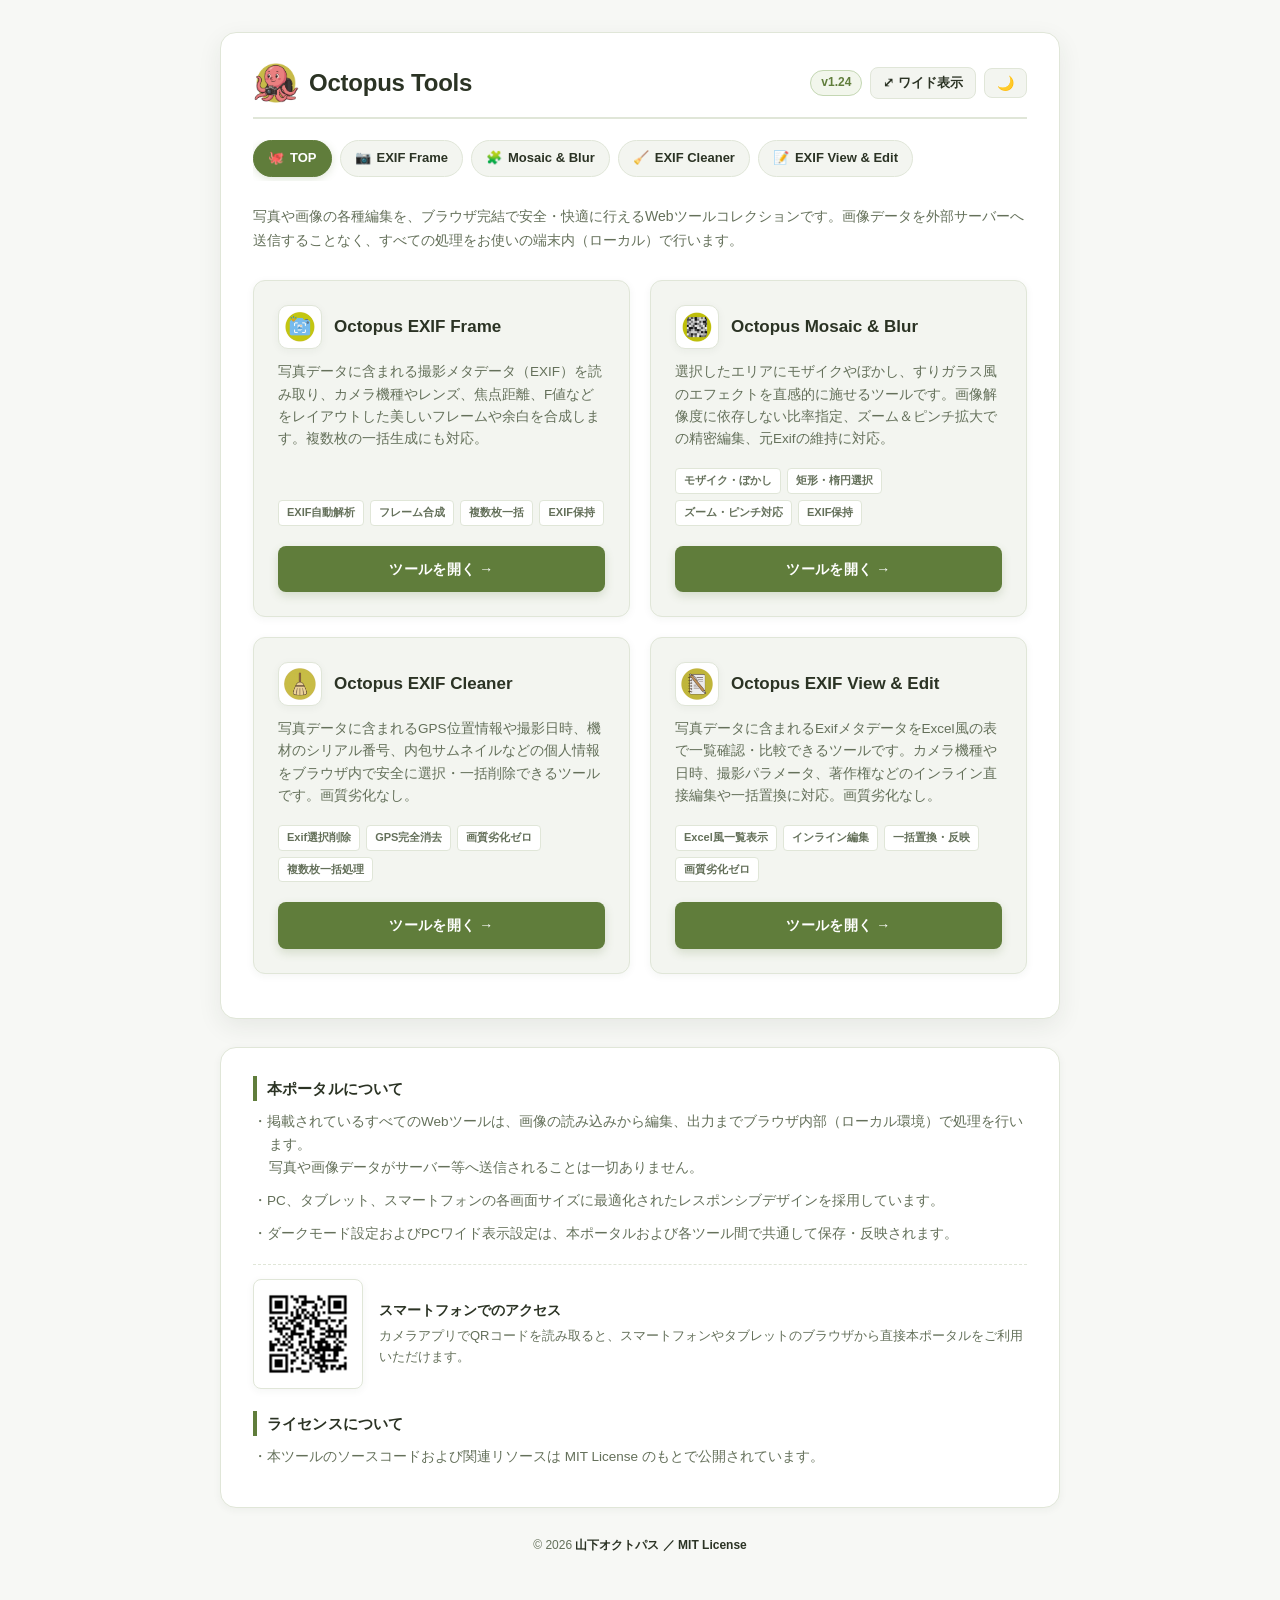
==== commit 688e4ed8: "Add files via upload" ====
--- a/index.html
+++ b/index.html
@@ -349,46 +349,5 @@
      ／ <a href="https://github.com/Octopus-yama/octopus_exifframe/blob/main/LICENSE" target="_blank" rel="noopener" style="color: inherit; text-decoration: none;">MIT License</a></span>
 </footer>
 
-<script>
-// --- テーマ切り替え ---
-const themeBtn = document.getElementById('theme-btn');
-let isDark = localStorage.getItem('theme') === 'dark';
-
-const applyTheme = () => {
-    document.documentElement.setAttribute('data-theme', isDark ? 'dark' : 'light');
-    themeBtn.textContent = isDark ? '☀️' : '🌙';
-};
-
-applyTheme();
-
-themeBtn.addEventListener('click', () => {
-    isDark = !isDark;
-    localStorage.setItem('theme', isDark ? 'dark' : 'light');
-    applyTheme();
-});
-
-// --- PC向けワイド表示（最大2000px）切り替え（全ツール共通キー：octopus_wide_mode） ---
-const mainContainer = document.getElementById('main-container');
-const wideToggleBtn = document.getElementById('wide-toggle-btn');
-let isWideMode = localStorage.getItem('octopus_wide_mode') === 'true';
-
-const applyWideMode = () => {
-    if (isWideMode) {
-        mainContainer.classList.add('wide-mode');
-        wideToggleBtn.textContent = '⤡ 標準幅に戻す';
-    } else {
-        mainContainer.classList.remove('wide-mode');
-        wideToggleBtn.textContent = '⤢ ワイド表示';
-    }
-};
-applyWideMode();
-
-wideToggleBtn.addEventListener('click', () => {
-    isWideMode = !isWideMode;
-    localStorage.setItem('octopus_wide_mode', isWideMode ? 'true' : 'false');
-    applyWideMode();
-});
-</script>
-
 </body>
 </html>
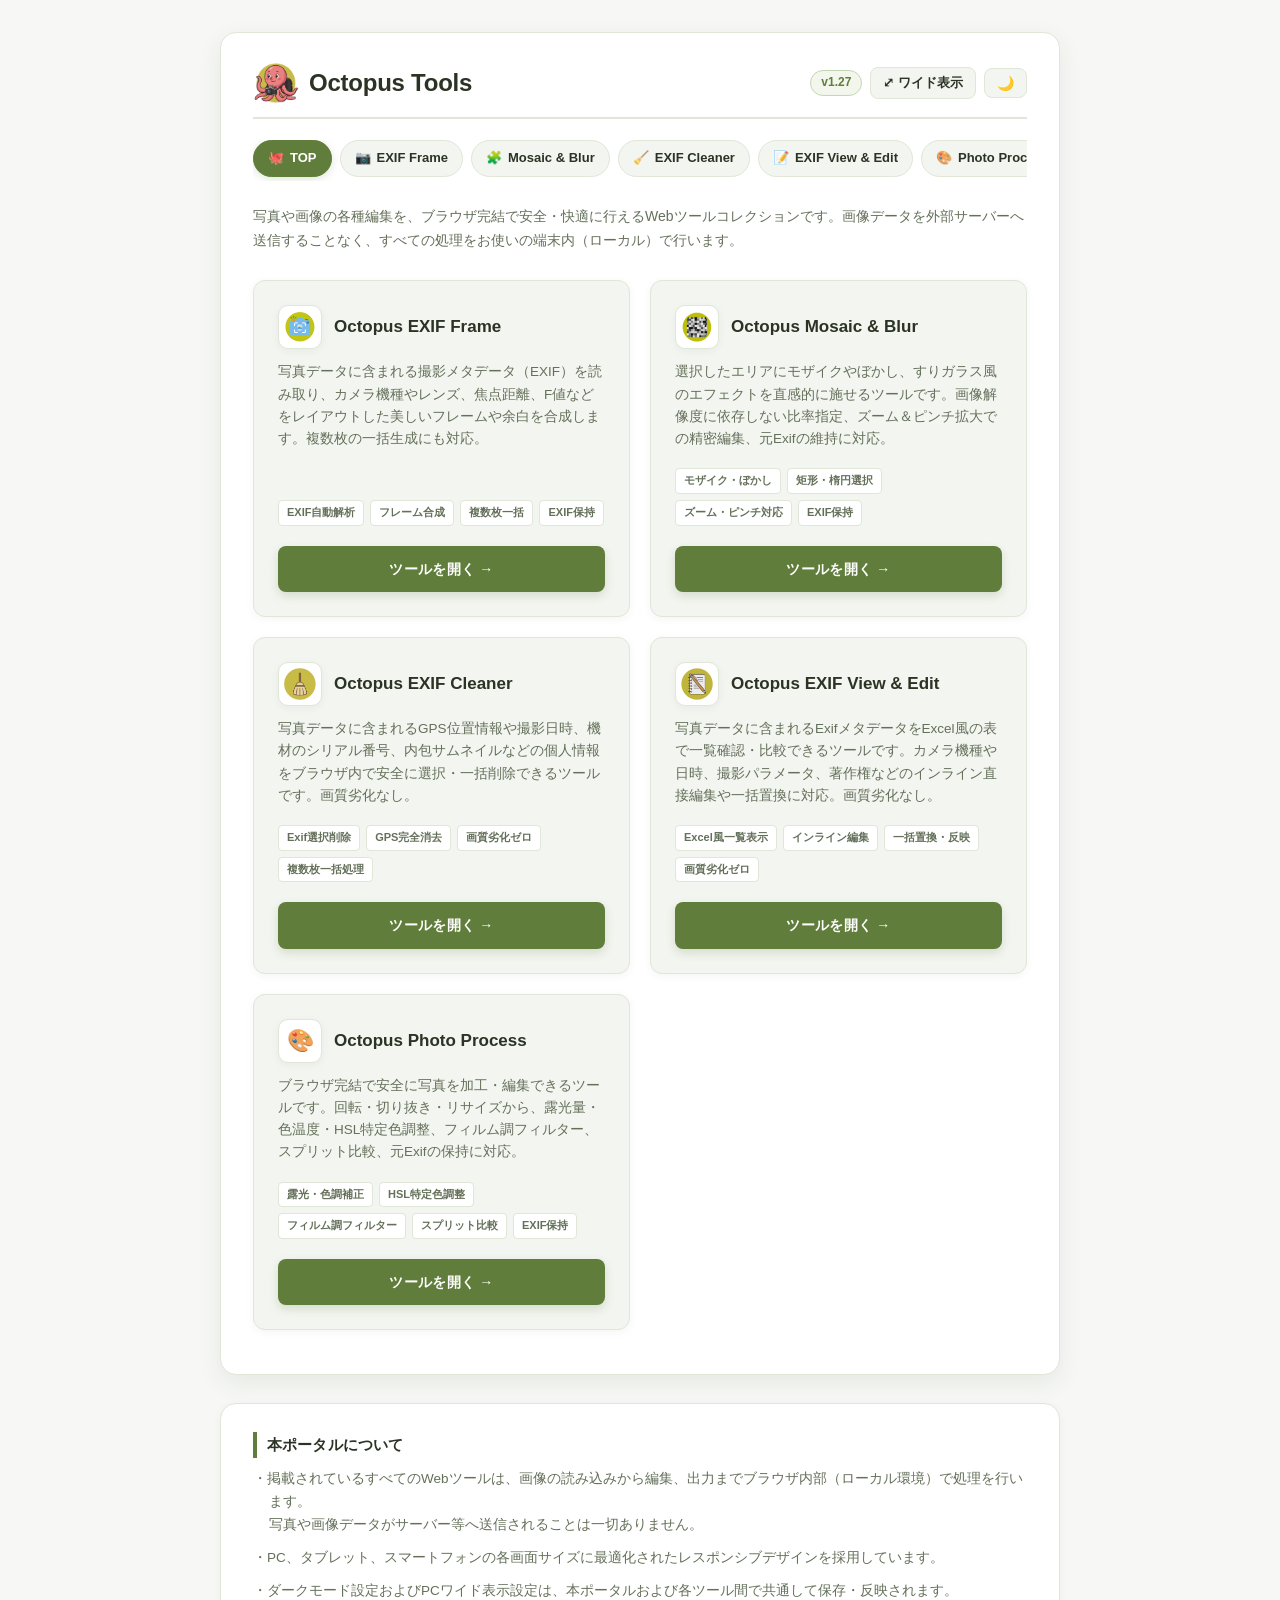
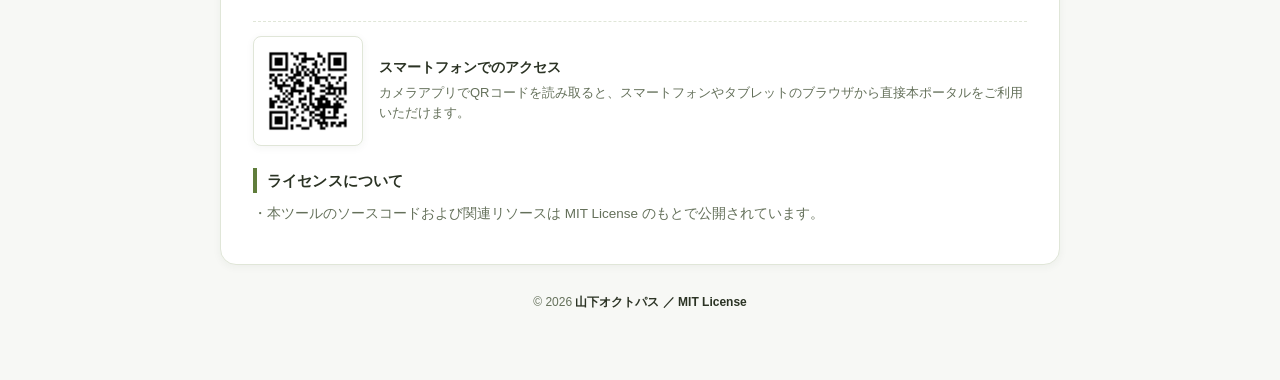
==== commit fe5c024b: "Add files via upload" ====
--- a/index.html
+++ b/index.html
@@ -320,6 +320,33 @@
             </div>
         </div>
 
+        <!-- ツール5: Octopus Photo Process -->
+        <div class="tool-card">
+            <div>
+                <div class="tool-card-header">
+                    <div class="tool-card-icon">
+                        <img src="img/ico_photo_Process.png" alt="Photo Process アイコン" onerror="this.parentElement.innerHTML='🎨';">
+                    </div>
+                    <div class="tool-card-title">Octopus Photo Process</div>
+                </div>
+                <div class="tool-card-desc">
+                    ブラウザ完結で安全に写真を加工・編集できるツールです。回転・切り抜き・リサイズから、露光量・色温度・HSL特定色調整、フィルム調フィルター、スプリット比較、元Exifの保持に対応。
+                </div>
+            </div>
+            <div>
+                <div class="tool-tags">
+                    <span class="tool-tag">露光・色調補正</span>
+                    <span class="tool-tag">HSL特定色調整</span>
+                    <span class="tool-tag">フィルム調フィルター</span>
+                    <span class="tool-tag">スプリット比較</span>
+                    <span class="tool-tag">EXIF保持</span>
+                </div>
+                <a href="PhotoProcess.html" class="tool-btn">ツールを開く →</a>
+            </div>
+        </div>
+
+
+
     </div>
 </div>
 
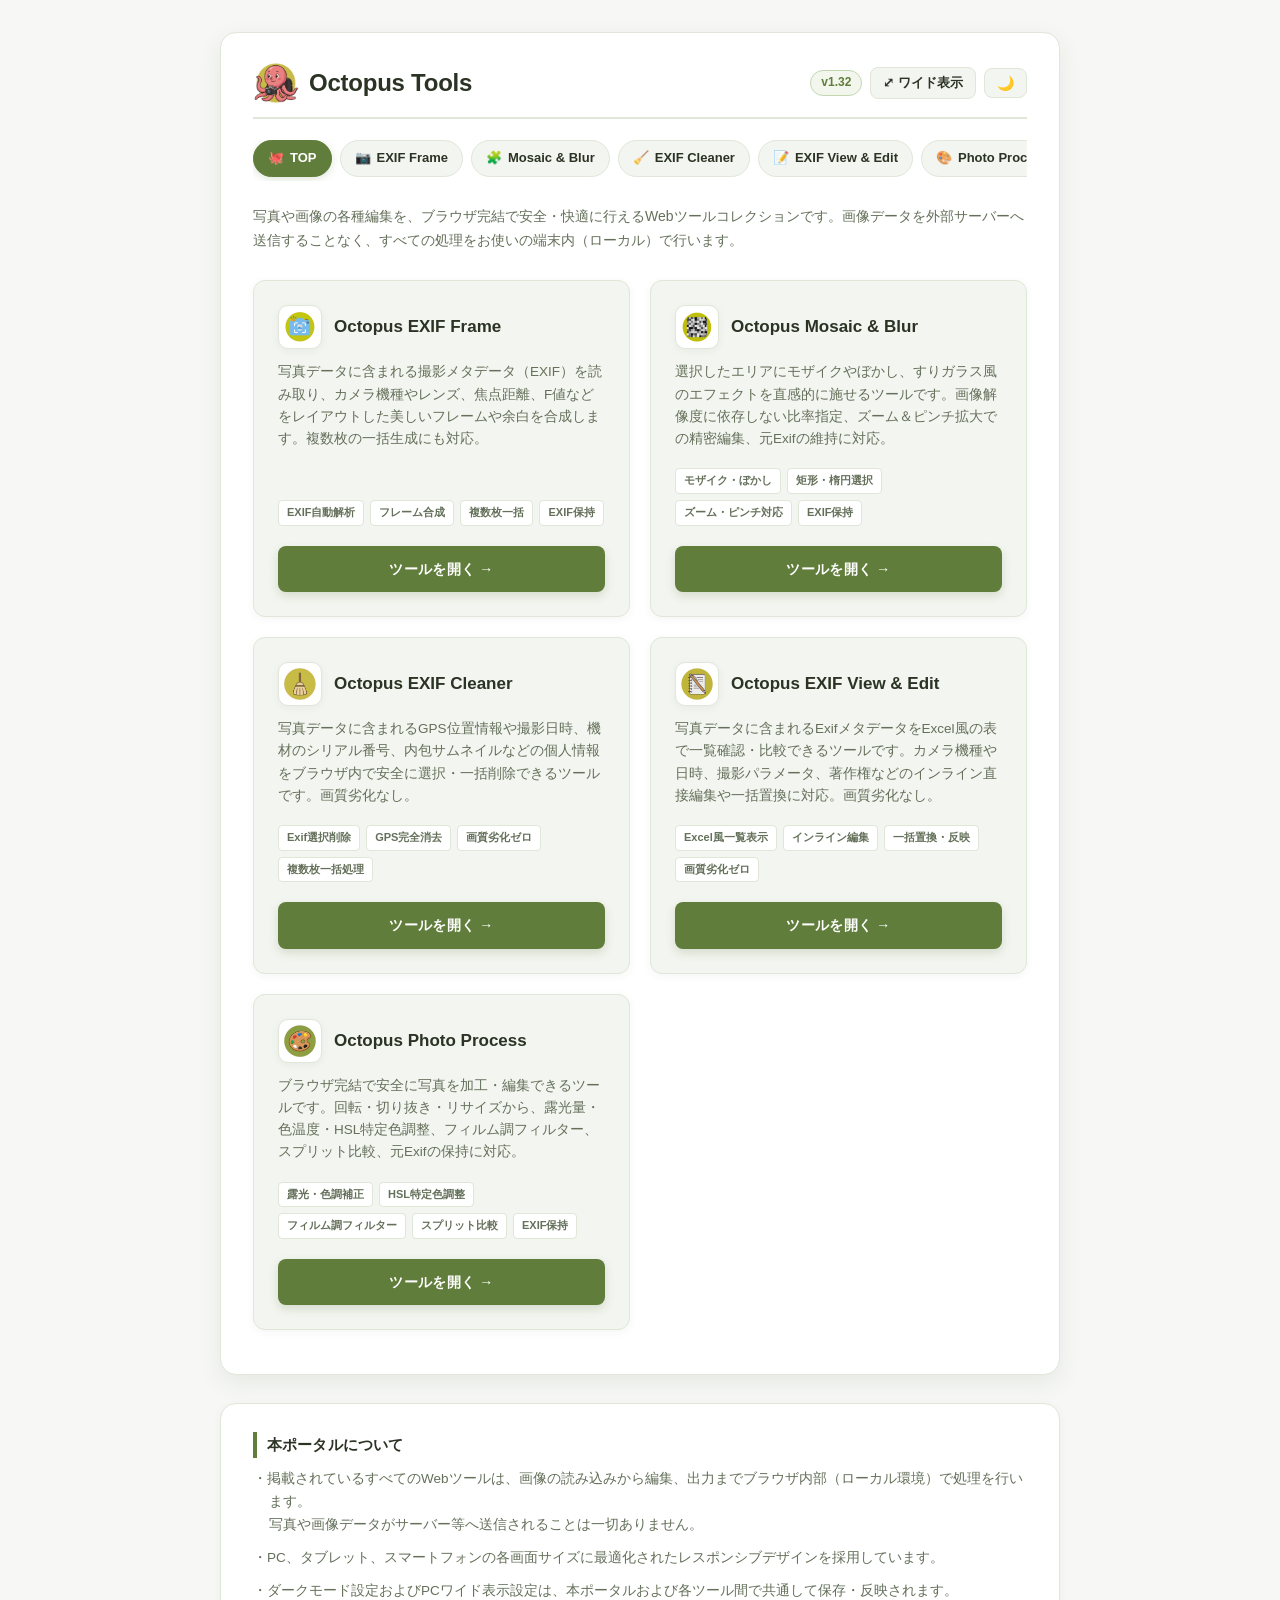
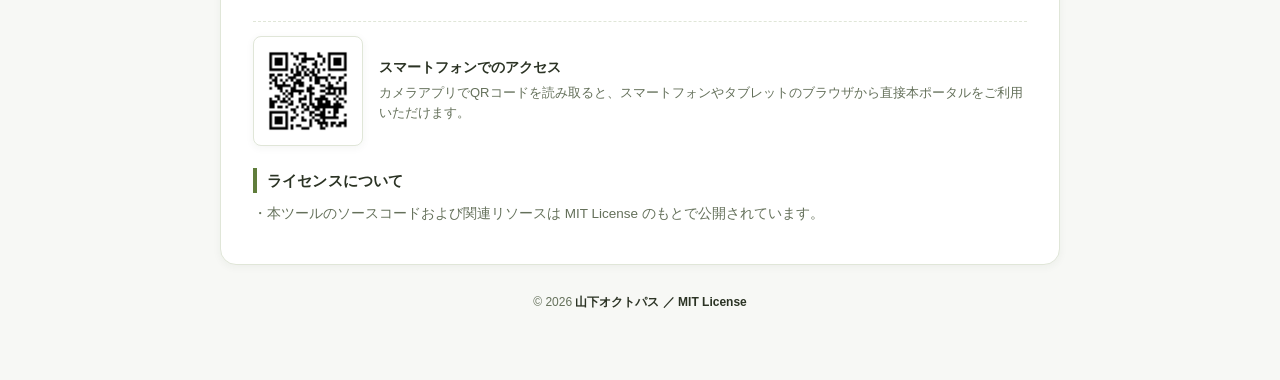
==== commit fdd1cc7b: "Add files via upload" ====
--- a/index.html
+++ b/index.html
@@ -1,6 +1,15 @@
 <!DOCTYPE html>
 <html lang="ja">
 <head>
+    <!-- Google tag (gtag.js) -->
+    <script async src="https://www.googletagmanager.com/gtag/js?id=G-NYCV0Y514R"></script>
+    <script>
+      window.dataLayer = window.dataLayer || [];
+      function gtag(){dataLayer.push(arguments);}
+      gtag('js', new Date());
+
+      gtag('config', 'G-NYCV0Y514R');
+    </script>
     <meta charset="UTF-8">
     <meta name="viewport" content="width=device-width, initial-scale=1.0">
     <title>Octopus Tools｜写真・画像加工 Webツール</title>
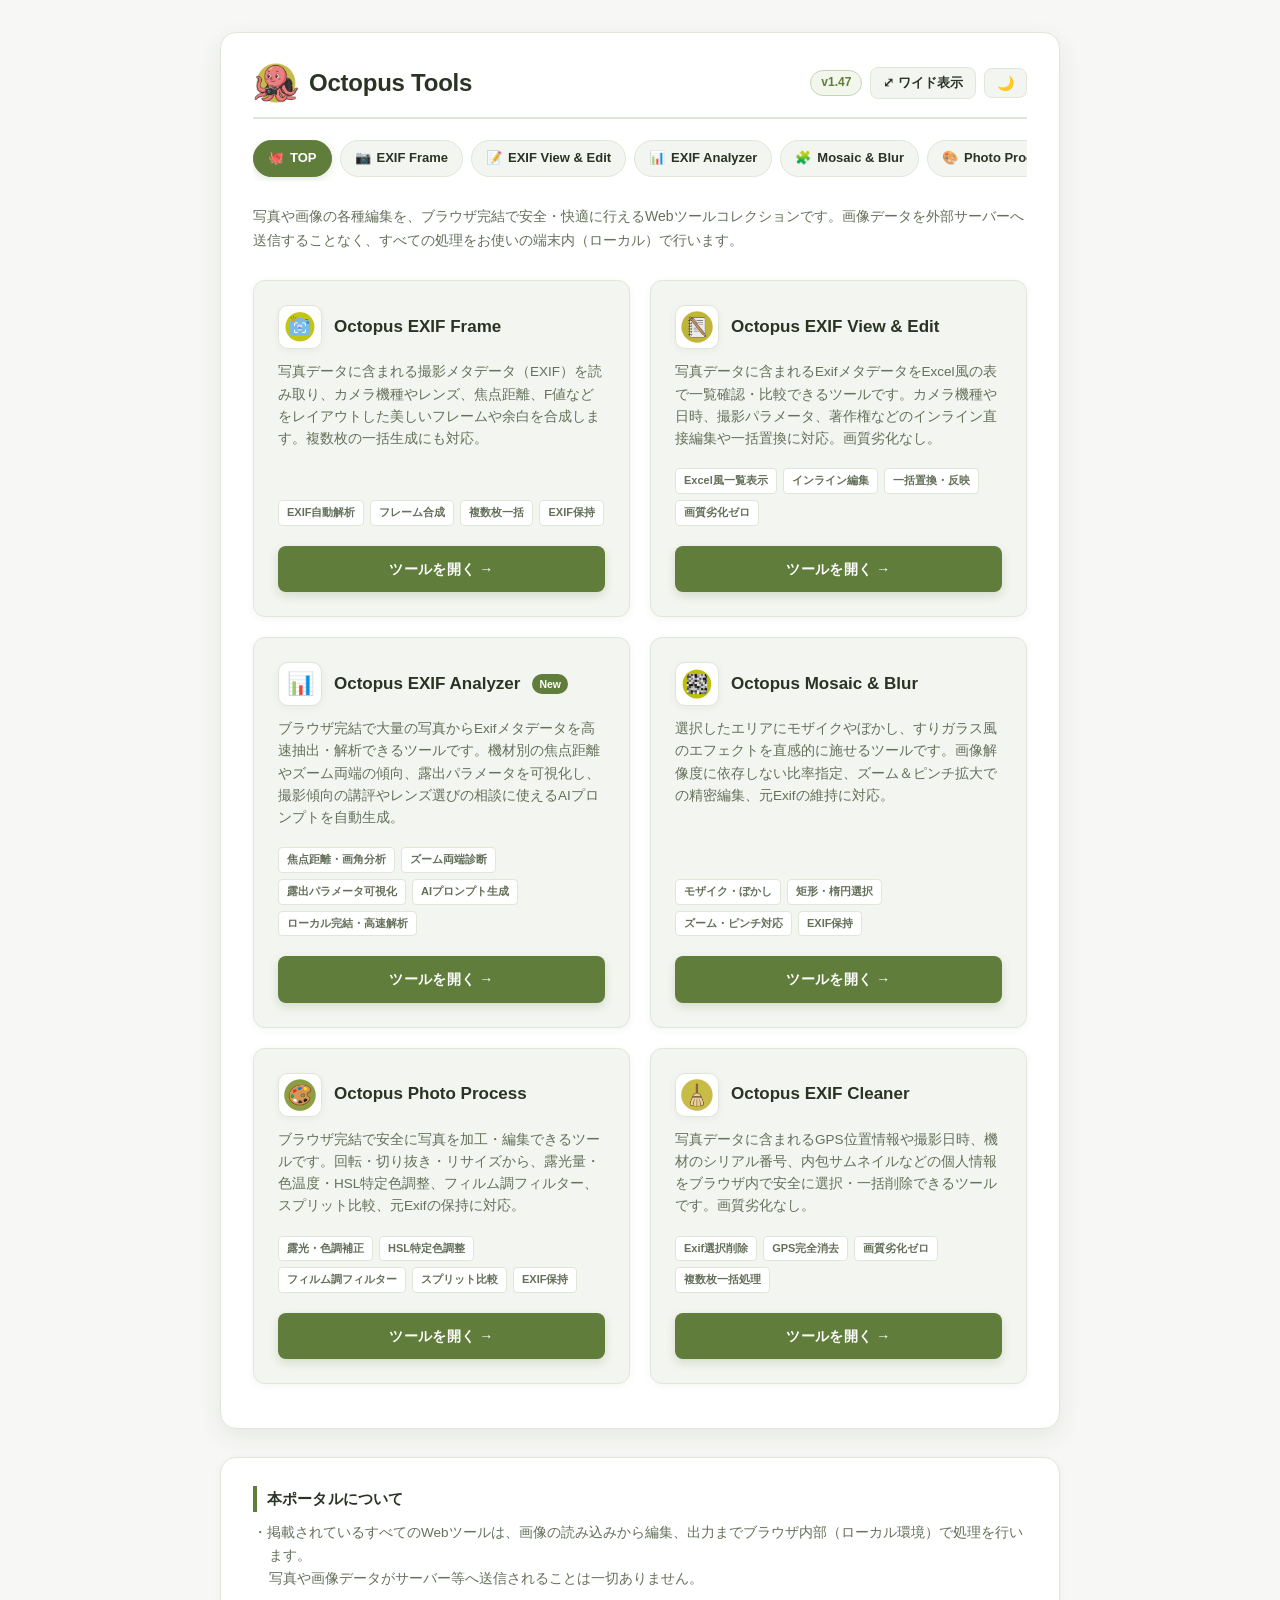
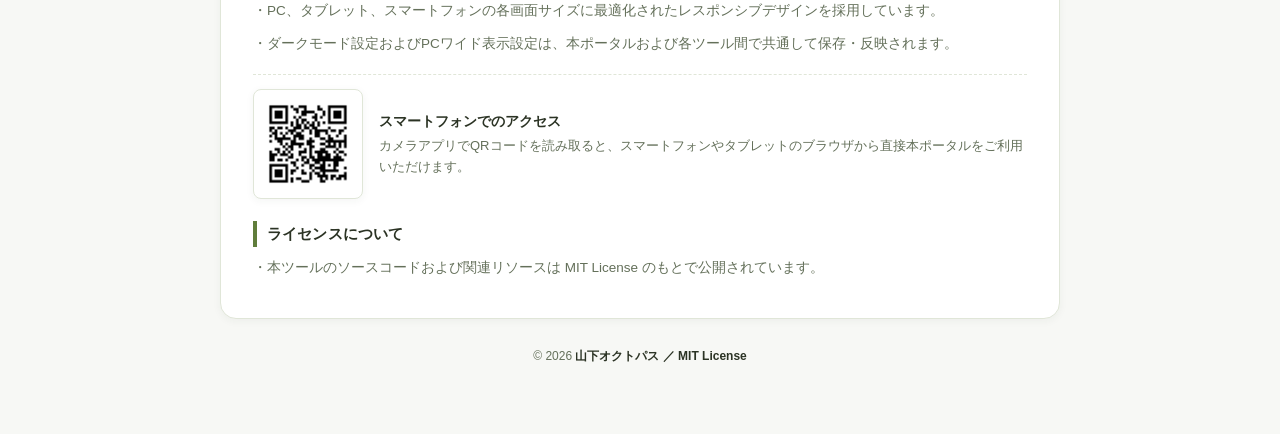
==== commit 1717b093: "Add files via upload" ====
--- a/index.html
+++ b/index.html
@@ -257,6 +257,58 @@
             </div>
         </div>
 
+
+        <!-- ツール4: Octopus EXIF View & Edit -->
+        <div class="tool-card">
+            <div>
+                <div class="tool-card-header">
+                    <div class="tool-card-icon">
+                        <img src="img/icon_view_edit.png" alt="EXIF View & Edit アイコン" onerror="this.parentElement.innerHTML='📝';">
+                    </div>
+                    <div class="tool-card-title">Octopus EXIF View & Edit</div>
+                </div>
+                <div class="tool-card-desc">
+                    写真データに含まれるExifメタデータをExcel風の表で一覧確認・比較できるツールです。カメラ機種や日時、撮影パラメータ、著作権などのインライン直接編集や一括置換に対応。画質劣化なし。
+                </div>
+            </div>
+            <div>
+                <div class="tool-tags">
+                    <span class="tool-tag">Excel風一覧表示</span>
+                    <span class="tool-tag">インライン編集</span>
+                    <span class="tool-tag">一括置換・反映</span>
+                    <span class="tool-tag">画質劣化ゼロ</span>
+                </div>
+                <a href="ExifViewEdit.html" class="tool-btn">ツールを開く →</a>
+            </div>
+        </div>
+
+
+        <!-- ツール6: Octopus EXIF Analyzer -->
+        <div class="tool-card">
+            <div>
+                <div class="tool-card-header">
+                    <div class="tool-card-icon">
+                        <img src="img/icon_analyzer.png" alt="EXIF Analyzer アイコン" onerror="this.parentElement.innerHTML='📊';">
+                    </div>
+                    <div class="tool-card-title">Octopus EXIF Analyzer</div><span class="tool-card-badge" style="background:var(--primary); color:#ffffff; font-size:10.5px; font-weight:700; padding:2px 7px; border-radius:10px;">New</span>
+                </div>
+                <div class="tool-card-desc">
+                    ブラウザ完結で大量の写真からExifメタデータを高速抽出・解析できるツールです。機材別の焦点距離やズーム両端の傾向、露出パラメータを可視化し、撮影傾向の講評やレンズ選びの相談に使えるAIプロンプトを自動生成。
+                </div>
+            </div>
+            <div>
+                <div class="tool-tags">
+                    <span class="tool-tag">焦点距離・画角分析</span>
+                    <span class="tool-tag">ズーム両端診断</span>
+                    <span class="tool-tag">露出パラメータ可視化</span>
+                    <span class="tool-tag">AIプロンプト生成</span>
+                    <span class="tool-tag">ローカル完結・高速解析</span>
+                </div>
+                <a href="ExifAnalyzer.html" class="tool-btn">ツールを開く →</a>
+            </div>
+        </div>
+
+
         <!-- ツール2: Octopus Mosaic & Blur -->
         <div class="tool-card">
             <div>
@@ -281,53 +333,6 @@
             </div>
         </div>
 
-        <!-- ツール3: Octopus EXIF Cleaner -->
-        <div class="tool-card">
-            <div>
-                <div class="tool-card-header">
-                    <div class="tool-card-icon">
-                        <img src="img/icon_cleaner.png" alt="EXIF Cleaner アイコン" onerror="this.parentElement.innerHTML='🧹';">
-                    </div>
-                    <div class="tool-card-title">Octopus EXIF Cleaner</div>
-                </div>
-                <div class="tool-card-desc">
-                    写真データに含まれるGPS位置情報や撮影日時、機材のシリアル番号、内包サムネイルなどの個人情報をブラウザ内で安全に選択・一括削除できるツールです。画質劣化なし。
-                </div>
-            </div>
-            <div>
-                <div class="tool-tags">
-                    <span class="tool-tag">Exif選択削除</span>
-                    <span class="tool-tag">GPS完全消去</span>
-                    <span class="tool-tag">画質劣化ゼロ</span>
-                    <span class="tool-tag">複数枚一括処理</span>
-                </div>
-                <a href="ExifCleaner.html" class="tool-btn">ツールを開く →</a>
-            </div>
-        </div>
-
-        <!-- ツール4: Octopus EXIF View & Edit -->
-        <div class="tool-card">
-            <div>
-                <div class="tool-card-header">
-                    <div class="tool-card-icon">
-                        <img src="img/icon_view_edit.png" alt="EXIF View & Edit アイコン" onerror="this.parentElement.innerHTML='📝';">
-                    </div>
-                    <div class="tool-card-title">Octopus EXIF View & Edit</div>
-                </div>
-                <div class="tool-card-desc">
-                    写真データに含まれるExifメタデータをExcel風の表で一覧確認・比較できるツールです。カメラ機種や日時、撮影パラメータ、著作権などのインライン直接編集や一括置換に対応。画質劣化なし。
-                </div>
-            </div>
-            <div>
-                <div class="tool-tags">
-                    <span class="tool-tag">Excel風一覧表示</span>
-                    <span class="tool-tag">インライン編集</span>
-                    <span class="tool-tag">一括置換・反映</span>
-                    <span class="tool-tag">画質劣化ゼロ</span>
-                </div>
-                <a href="ExifViewEdit.html" class="tool-btn">ツールを開く →</a>
-            </div>
-        </div>
 
         <!-- ツール5: Octopus Photo Process -->
         <div class="tool-card">
@@ -351,6 +356,32 @@
                     <span class="tool-tag">EXIF保持</span>
                 </div>
                 <a href="PhotoProcess.html" class="tool-btn">ツールを開く →</a>
+            </div>
+        </div>
+
+
+
+        <!-- ツール3: Octopus EXIF Cleaner -->
+        <div class="tool-card">
+            <div>
+                <div class="tool-card-header">
+                    <div class="tool-card-icon">
+                        <img src="img/icon_cleaner.png" alt="EXIF Cleaner アイコン" onerror="this.parentElement.innerHTML='🧹';">
+                    </div>
+                    <div class="tool-card-title">Octopus EXIF Cleaner</div>
+                </div>
+                <div class="tool-card-desc">
+                    写真データに含まれるGPS位置情報や撮影日時、機材のシリアル番号、内包サムネイルなどの個人情報をブラウザ内で安全に選択・一括削除できるツールです。画質劣化なし。
+                </div>
+            </div>
+            <div>
+                <div class="tool-tags">
+                    <span class="tool-tag">Exif選択削除</span>
+                    <span class="tool-tag">GPS完全消去</span>
+                    <span class="tool-tag">画質劣化ゼロ</span>
+                    <span class="tool-tag">複数枚一括処理</span>
+                </div>
+                <a href="ExifCleaner.html" class="tool-btn">ツールを開く →</a>
             </div>
         </div>
 
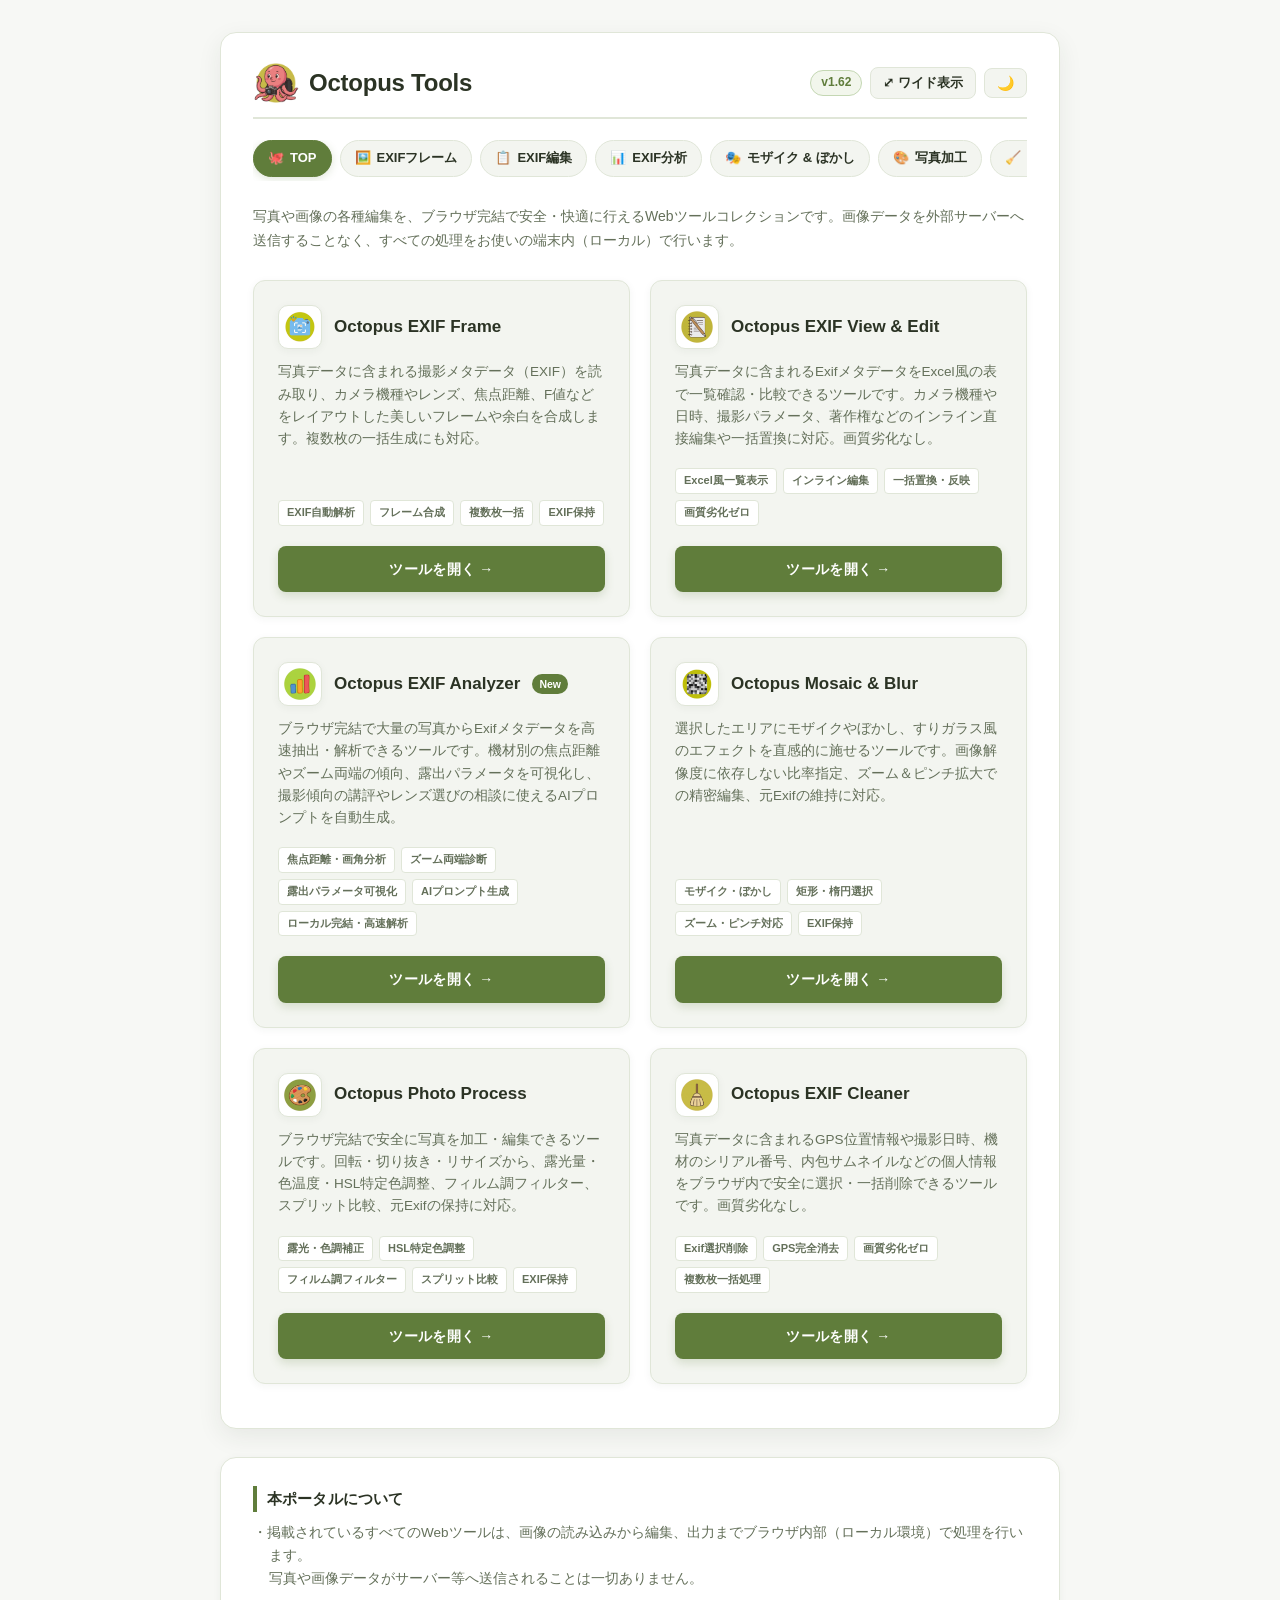
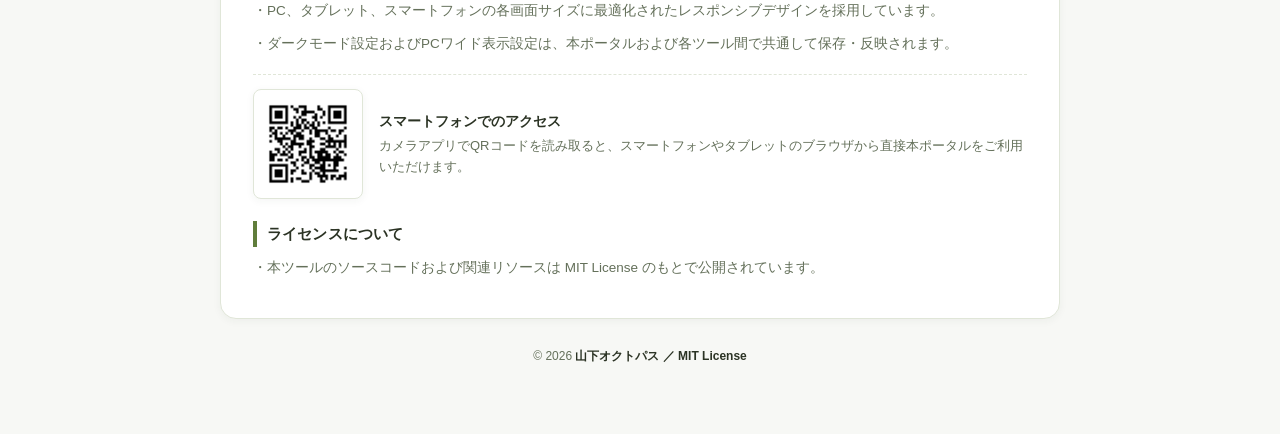
==== commit 3dbc2509: "Add files via upload" ====
--- a/index.html
+++ b/index.html
@@ -1,15 +1,7 @@
 <!DOCTYPE html>
 <html lang="ja">
 <head>
-    <!-- Google tag (gtag.js) -->
-    <script async src="https://www.googletagmanager.com/gtag/js?id=G-NYCV0Y514R"></script>
-    <script>
-      window.dataLayer = window.dataLayer || [];
-      function gtag(){dataLayer.push(arguments);}
-      gtag('js', new Date());
-
-      gtag('config', 'G-NYCV0Y514R');
-    </script>
+
     <meta charset="UTF-8">
     <meta name="viewport" content="width=device-width, initial-scale=1.0">
     <title>Octopus Tools｜写真・画像加工 Webツール</title>
